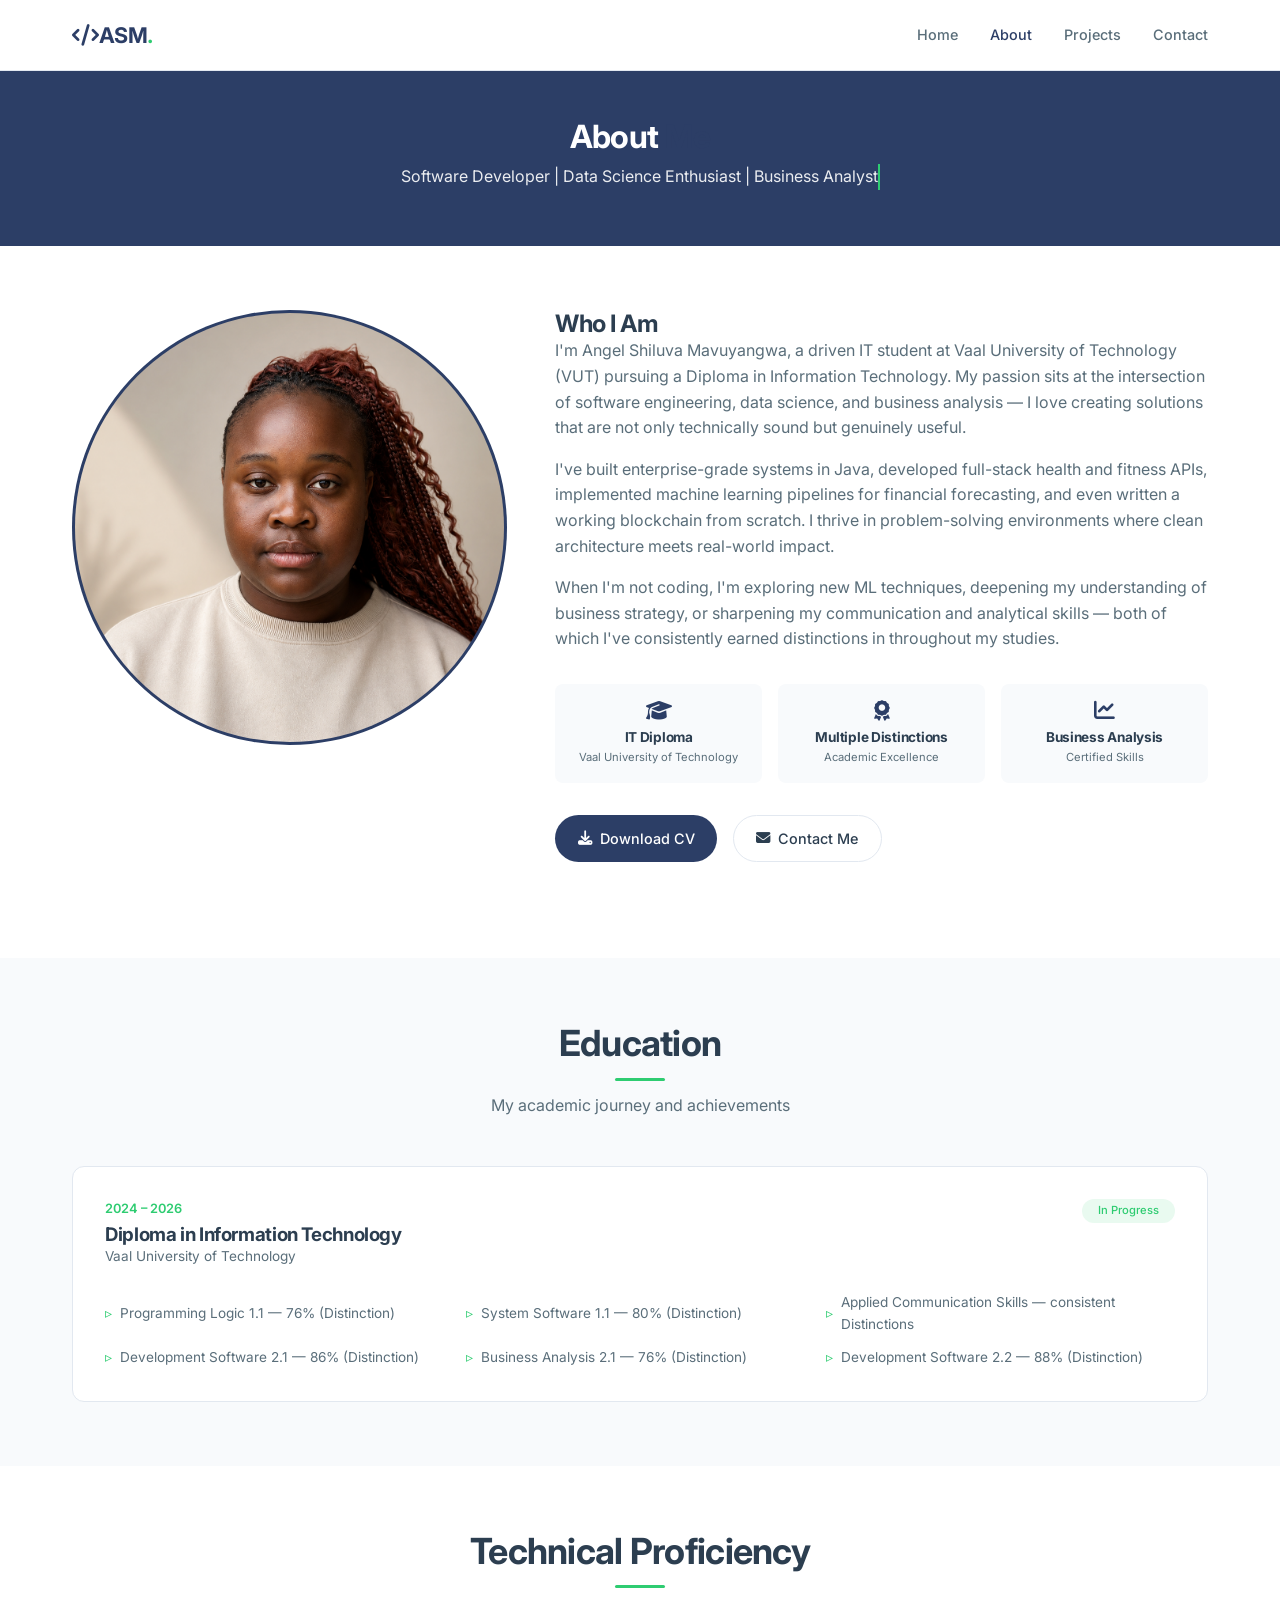
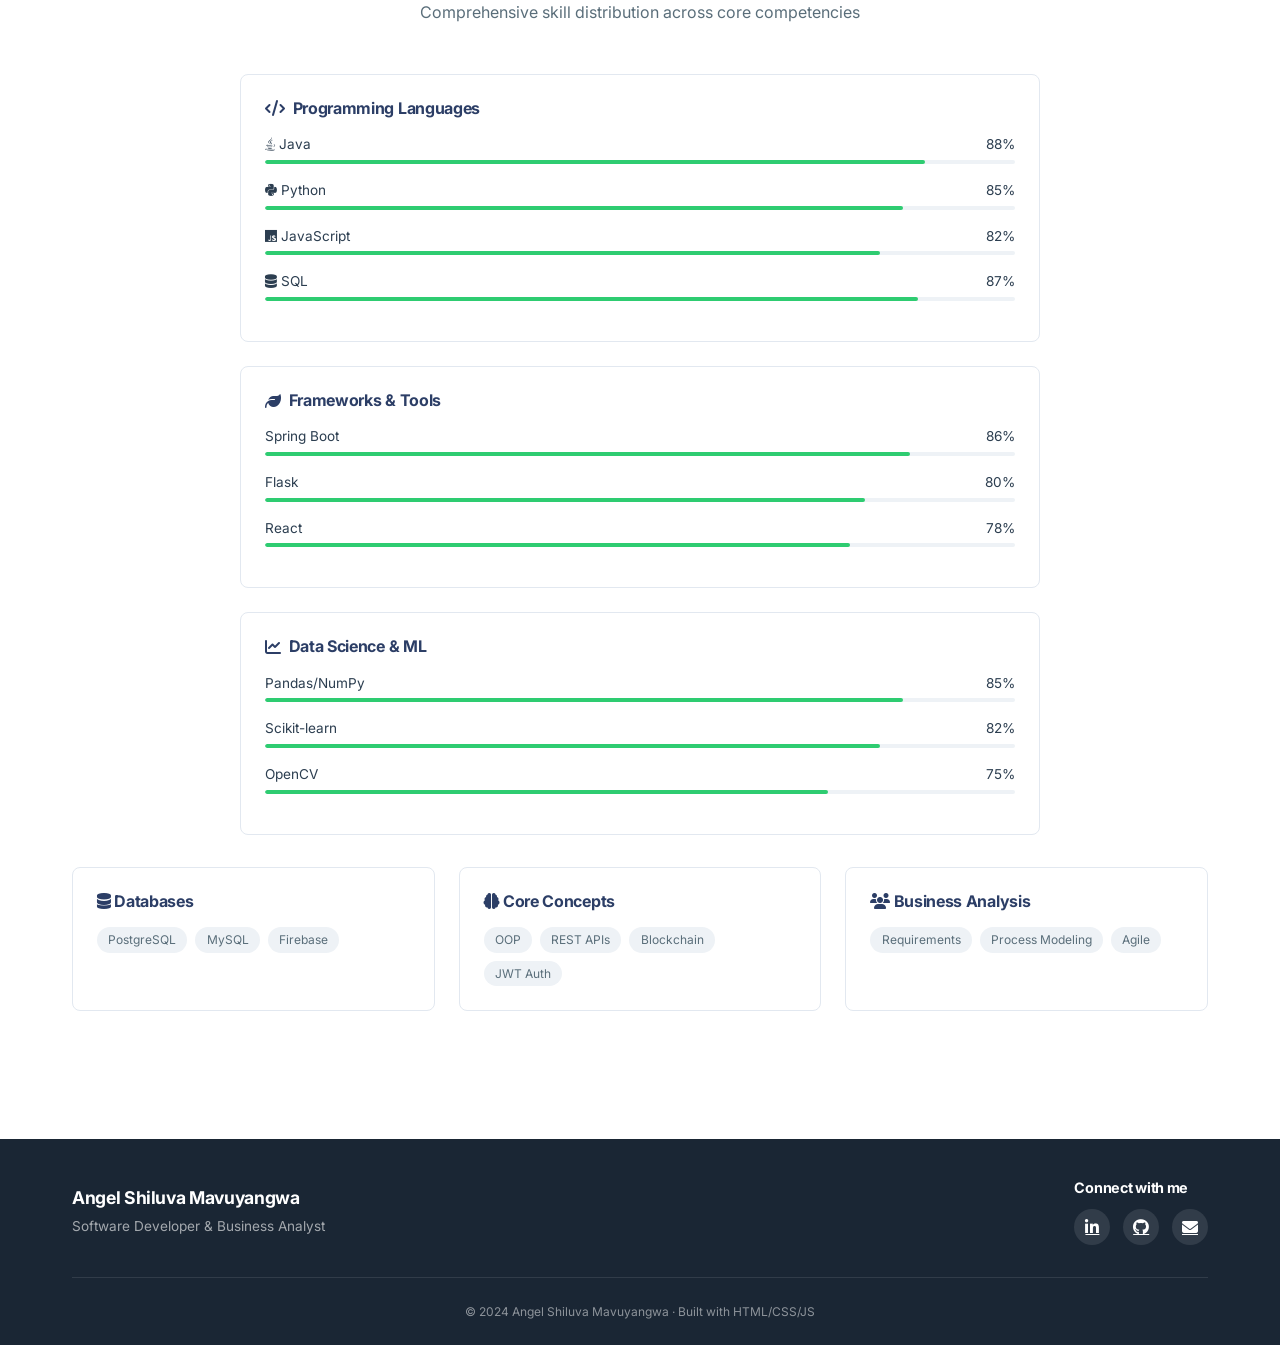
==== about.html @ 9b8389c6 "porfolio website" ====
<!DOCTYPE html>
<html lang="en">
<head>
    <meta charset="UTF-8">
    <meta name="viewport" content="width=device-width, initial-scale=1.0, user-scalable=yes">
    <title>About | Angel Shiluva Mavuyangwa | Software Developer & Business Analyst</title>
    <meta name="description" content="Learn about Angel Shiluva Mavuyangwa, a Software Developer and Business Analyst with expertise in Java, Spring Boot, React, Data Science, and ML pipelines.">
    <link rel="stylesheet" href="css/style.css">
    <link rel="stylesheet" href="https://cdnjs.cloudflare.com/ajax/libs/font-awesome/6.4.0/css/all.min.css">
    <link href="https://fonts.googleapis.com/css2?family=Inter:wght@300;400;500;600;700;800&display=swap" rel="stylesheet">
</head>
<body>
    <nav class="navbar">
        <div class="container">
            <a class="navbar-brand" href="index.html"><i class="fas fa-code"></i>ASM<span class="dot">.</span></a>
            <div class="navbar-links">
                <a class="nav-link" href="index.html">Home</a>
                <a class="nav-link active" href="about.html">About</a>
                <a class="nav-link" href="projects.html">Projects</a>
                <a class="nav-link" href="contact.html">Contact</a>
            </div>
            <button class="hamburger" id="hamburger" type="button"><span></span><span></span><span></span></button>
        </div>
    </nav>

    <section class="page-hero">
        <div class="container">
            <h1 class="hero-title">About <span class="gradient-text">Me</span></h1>
            <p class="hero-subtitle">Software Developer | Data Science Enthusiast | Business Analyst</p>
        </div>
    </section>

    <section class="section">
        <div class="container">
            <div class="about-content">
                <div class="about-image">
                    <div class="profile-img-container">
                        <div class="profile-img"><img src="images/profile.png" alt="Angel Shiluva Mavuyangwa"></div>
                    </div>
                </div>
                <div class="about-text">
                    <h2>Who I Am</h2>
                    <p>I'm Angel Shiluva Mavuyangwa, a driven IT student at Vaal University of Technology (VUT) pursuing a Diploma in Information Technology. My passion sits at the intersection of software engineering, data science, and business analysis — I love creating solutions that are not only technically sound but genuinely useful.</p>
                    <p>I've built enterprise-grade systems in Java, developed full-stack health and fitness APIs, implemented machine learning pipelines for financial forecasting, and even written a working blockchain from scratch. I thrive in problem-solving environments where clean architecture meets real-world impact.</p>
                    <p>When I'm not coding, I'm exploring new ML techniques, deepening my understanding of business strategy, or sharpening my communication and analytical skills — both of which I've consistently earned distinctions in throughout my studies.</p>
                    
                    <div class="resume-highlights">
                        <div class="highlight-card"><div class="highlight-icon"><i class="fas fa-graduation-cap"></i></div><h3>IT Diploma</h3><p>Vaal University of Technology</p></div>
                        <div class="highlight-card"><div class="highlight-icon"><i class="fas fa-award"></i></div><h3>Multiple Distinctions</h3><p>Academic Excellence</p></div>
                        <div class="highlight-card"><div class="highlight-icon"><i class="fas fa-chart-line"></i></div><h3>Business Analysis</h3><p>Certified Skills</p></div>
                    </div>
                    
                    <div class="hero-buttons">
                        <a href="#" class="btn btn-primary download-cv-btn"><i class="fas fa-download"></i>Download CV</a>
                        <a href="contact.html" class="btn btn-outline"><i class="fas fa-envelope"></i>Contact Me</a>
                    </div>
                </div>
            </div>
        </div>
    </section>

    <section class="education-section">
        <div class="container">
            <div class="section-header">
                <h2>Education</h2>
                <p>My academic journey and achievements</p>
            </div>
            <div class="education-card">
                <div class="edu-header">
                    <div><p class="edu-year">2024 – 2026</p><h3>Diploma in Information Technology</h3><p class="edu-institution">Vaal University of Technology</p></div>
                    <span class="edu-status">In Progress</span>
                </div>
                <div class="edu-highlights">
                    <div class="highlight-item"><span class="highlight-bullet">▹</span><span>Programming Logic 1.1 — 76% (Distinction)</span></div>
                    <div class="highlight-item"><span class="highlight-bullet">▹</span><span>System Software 1.1 — 80% (Distinction)</span></div>
                    <div class="highlight-item"><span class="highlight-bullet">▹</span><span>Applied Communication Skills — consistent Distinctions</span></div>
                    <div class="highlight-item"><span class="highlight-bullet">▹</span><span>Development Software 2.1 — 86% (Distinction)</span></div>
                    <div class="highlight-item"><span class="highlight-bullet">▹</span><span>Business Analysis 2.1 — 76% (Distinction)</span></div>
                    <div class="highlight-item"><span class="highlight-bullet">▹</span><span>Development Software 2.2 — 88% (Distinction)</span></div>
                </div>
            </div>
        </div>
    </section>

    <section class="skills-detailed">
        <div class="container">
            <div class="section-header">
                <h2>Technical Proficiency</h2>
                <p>Comprehensive skill distribution across core competencies</p>
            </div>
            <div class="skills-dashboard">
                <div class="skills-bars-container">
                    <div class="skill-group"><h4><i class="fas fa-code"></i> Programming Languages</h4>
                        <div class="skill-bar-item"><div class="skill-info"><span><i class="fab fa-java"></i> Java</span><span>88%</span></div><div class="progress-bar"><div class="progress-fill" data-width="88%"></div></div></div>
                        <div class="skill-bar-item"><div class="skill-info"><span><i class="fab fa-python"></i> Python</span><span>85%</span></div><div class="progress-bar"><div class="progress-fill" data-width="85%"></div></div></div>
                        <div class="skill-bar-item"><div class="skill-info"><span><i class="fab fa-js"></i> JavaScript</span><span>82%</span></div><div class="progress-bar"><div class="progress-fill" data-width="82%"></div></div></div>
                        <div class="skill-bar-item"><div class="skill-info"><span><i class="fas fa-database"></i> SQL</span><span>87%</span></div><div class="progress-bar"><div class="progress-fill" data-width="87%"></div></div></div>
                    </div>
                    <div class="skill-group"><h4><i class="fas fa-leaf"></i> Frameworks & Tools</h4>
                        <div class="skill-bar-item"><div class="skill-info"><span>Spring Boot</span><span>86%</span></div><div class="progress-bar"><div class="progress-fill" data-width="86%"></div></div></div>
                        <div class="skill-bar-item"><div class="skill-info"><span>Flask</span><span>80%</span></div><div class="progress-bar"><div class="progress-fill" data-width="80%"></div></div></div>
                        <div class="skill-bar-item"><div class="skill-info"><span>React</span><span>78%</span></div><div class="progress-bar"><div class="progress-fill" data-width="78%"></div></div></div>
                    </div>
                    <div class="skill-group"><h4><i class="fas fa-chart-line"></i> Data Science & ML</h4>
                        <div class="skill-bar-item"><div class="skill-info"><span>Pandas/NumPy</span><span>85%</span></div><div class="progress-bar"><div class="progress-fill" data-width="85%"></div></div></div>
                        <div class="skill-bar-item"><div class="skill-info"><span>Scikit-learn</span><span>82%</span></div><div class="progress-bar"><div class="progress-fill" data-width="82%"></div></div></div>
                        <div class="skill-bar-item"><div class="skill-info"><span>OpenCV</span><span>75%</span></div><div class="progress-bar"><div class="progress-fill" data-width="75%"></div></div></div>
                    </div>
                </div>
            </div>
            <div class="skill-categories">
                <div class="category-card"><h4><i class="fas fa-database"></i> Databases</h4><div class="category-tags"><span>PostgreSQL</span><span>MySQL</span><span>Firebase</span></div></div>
                <div class="category-card"><h4><i class="fas fa-brain"></i> Core Concepts</h4><div class="category-tags"><span>OOP</span><span>REST APIs</span><span>Blockchain</span><span>JWT Auth</span></div></div>
                <div class="category-card"><h4><i class="fas fa-users"></i> Business Analysis</h4><div class="category-tags"><span>Requirements</span><span>Process Modeling</span><span>Agile</span></div></div>
            </div>
        </div>
    </section>

    <!-- CV Selection Modal -->
    <div id="cvModal" class="cv-modal">
        <div class="cv-modal-content">
            <div class="cv-modal-header">
                <h3><i class="fas fa-download"></i> Select Your CV</h3>
                <button class="cv-modal-close" id="closeModalBtn">&times;</button>
            </div>
            <div class="cv-modal-body">
                <p>Choose the CV that matches the role you're interested in:</p>
                <div class="cv-options">
                    <button class="cv-option-btn" data-cv="business-analyst">
                        <i class="fas fa-chart-line"></i>
                        <div class="cv-option-content">
                            <h4>Business Analyst CV</h4>
                            <p>Requirements gathering, process modeling, stakeholder management, Agile methodologies</p>
                            <span class="cv-badge">📋 Recommended for BA roles</span>
                        </div>
                        <i class="fas fa-chevron-right"></i>
                    </button>
                    <button class="cv-option-btn" data-cv="software-dev">
                        <i class="fas fa-code"></i>
                        <div class="cv-option-content">
                            <h4>Software Developer CV</h4>
                            <p>Java, Spring Boot, React, REST APIs, Full-stack development, OOP</p>
                            <span class="cv-badge">💻 Recommended for Dev roles</span>
                        </div>
                        <i class="fas fa-chevron-right"></i>
                    </button>
                    <button class="cv-option-btn" data-cv="data-science">
                        <i class="fas fa-robot"></i>
                        <div class="cv-option-content">
                            <h4>Data Science CV</h4>
                            <p>Python, Machine Learning, Pandas, Scikit-learn, Data visualization, Analytics</p>
                            <span class="cv-badge">📊 Recommended for DS roles</span>
                        </div>
                        <i class="fas fa-chevron-right"></i>
                    </button>
                </div>
            </div>
        </div>
    </div>

    <footer>
        <div class="container">
            <div class="footer-content">
                <div class="footer-info"><h3>Angel Shiluva Mavuyangwa</h3><p>Software Developer & Business Analyst</p></div>
                <div class="footer-social"><h3>Connect with me</h3><div class="social-icons">
                    <a href="#" class="social-icon"><i class="fab fa-linkedin-in"></i></a>
                    <a href="#" class="social-icon"><i class="fab fa-github"></i></a>
                    <a href="#" class="social-icon"><i class="fas fa-envelope"></i></a>
                </div></div>
            </div>
            <div class="footer-bottom"><p>&copy; 2024 Angel Shiluva Mavuyangwa · Built with HTML/CSS/JS</p></div>
        </div>
    </footer>

    <script src="js/script.js"></script>
</body>
</html>
---- css/style.css ----
/* ========================================
   CSS VARIABLES - CLEAN MODERN PROFESSIONAL
   Slate Blue + Emerald Green
   ======================================== */
:root {
    /* Primary - Slate Blue (Trustworthy, Calm, Professional) */
    --primary: #2c3e66;
    --primary-dark: #1e2a4a;
    --primary-light: #4a6a8a;
    --primary-glow: rgba(44, 62, 102, 0.1);
    
    /* Secondary - Emerald Green (Growth, Fresh, Success) */
    --secondary: #2ecc71;
    --secondary-dark: #27ae60;
    --secondary-light: #54d98c;
    --secondary-glow: rgba(46, 204, 113, 0.15);
    
    /* Accent - Soft Blue */
    --accent: #3498db;
    --accent-dark: #2980b9;
    --accent-light: #5dade2;
    
    /* Gradients - Clean & Modern */
    --gradient-primary: linear-gradient(135deg, #2c3e66, #34495e);
    --gradient-secondary: linear-gradient(135deg, #2ecc71, #27ae60);
    --gradient-accent: linear-gradient(135deg, #3498db, #2980b9);
    
    /* Text Colors */
    --text-primary: #2c3e50;
    --text-secondary: #5a6e7a;
    --text-muted: #8a9aaa;
    --text-light: #ffffff;
    
    /* Background Colors */
    --bg-primary: #ffffff;
    --bg-secondary: #f8fafc;
    --bg-tertiary: #eef2f6;
    --card-bg: #ffffff;
    --card-bg-rgb: 255, 255, 255;
    --footer-bg: #1a2634;
    --border-color: #e2e8f0;
    --border-light: #eef2f6;
    
    /* Shadows */
    --shadow-sm: 0 1px 2px rgba(0, 0, 0, 0.03);
    --shadow-md: 0 4px 6px rgba(0, 0, 0, 0.05);
    --shadow-lg: 0 10px 20px rgba(0, 0, 0, 0.08);
    --shadow-xl: 0 20px 30px rgba(0, 0, 0, 0.1);
    --shadow-primary: 0 10px 25px rgba(44, 62, 102, 0.12);
    --shadow-secondary: 0 10px 25px rgba(46, 204, 113, 0.15);
    
    /* Border Radius */
    --radius-sm: 0.375rem;
    --radius: 0.5rem;
    --radius-lg: 0.75rem;
    --radius-xl: 1rem;
    --radius-2xl: 1.25rem;
    --radius-full: 9999px;
    
    --navbar-height: 70px;
}

/* Dark Mode - Sleek Dark Theme */
@media (prefers-color-scheme: dark) {
    :root {
        --primary: #4a7c9c;
        --primary-dark: #3a6080;
        --primary-light: #6a9cb8;
        
        --secondary: #2ecc71;
        --secondary-dark: #27ae60;
        --secondary-light: #54d98c;
        
        --text-primary: #f1f5f9;
        --text-secondary: #cbd5e1;
        --text-muted: #94a3b8;
        
        --bg-primary: #0f172a;
        --bg-secondary: #1e293b;
        --bg-tertiary: #334155;
        --card-bg: #1e293b;
        --card-bg-rgb: 30, 41, 59;
        --footer-bg: #0f172a;
        --border-color: #334155;
        --border-light: #1e293b;
    }
}

/* ========================================
   BASE STYLES
   ======================================== */
* {
    margin: 0;
    padding: 0;
    box-sizing: border-box;
}

html {
    scroll-behavior: smooth;
}

body {
    font-family: 'Inter', -apple-system, BlinkMacSystemFont, sans-serif;
    background-color: var(--bg-primary);
    color: var(--text-primary);
    line-height: 1.6;
    padding-top: var(--navbar-height);
}

.container {
    max-width: 1200px;
    margin: 0 auto;
    padding: 0 2rem;
}

/* ========================================
   TYPOGRAPHY
   ======================================== */
h1, h2, h3, h4 {
    font-weight: 700;
    line-height: 1.2;
    letter-spacing: -0.02em;
}

.gradient-text {
    color: var(--primary);
}

.section-header {
    text-align: center;
    margin-bottom: 3rem;
}

.section-header h2 {
    font-size: 2.25rem;
    margin-bottom: 0.75rem;
    color: var(--text-primary);
}

.section-header h2::after {
    content: '';
    display: block;
    width: 50px;
    height: 3px;
    background: var(--secondary);
    margin: 0.75rem auto 0;
    border-radius: var(--radius-full);
}

.section-header p {
    color: var(--text-secondary);
    max-width: 600px;
    margin: 0 auto;
    font-size: 1rem;
}

/* ========================================
   NAVBAR - MINIMAL
   ======================================== */
.navbar {
    position: fixed;
    top: 0;
    left: 0;
    right: 0;
    background: rgba(var(--card-bg-rgb), 0.98);
    backdrop-filter: blur(10px);
    border-bottom: 1px solid var(--border-color);
    z-index: 1000;
    min-height: var(--navbar-height);
}

.navbar .container {
    display: flex;
    justify-content: space-between;
    align-items: center;
    min-height: var(--navbar-height);
}

.navbar-brand {
    font-size: 1.35rem;
    font-weight: 700;
    color: var(--primary);
    text-decoration: none;
    letter-spacing: -0.02em;
}

.navbar-brand .dot {
    color: var(--secondary);
}

.navbar-links {
    display: flex;
    gap: 2rem;
}

.nav-link {
    color: var(--text-secondary);
    text-decoration: none;
    font-weight: 500;
    font-size: 0.9rem;
    transition: color 0.2s ease;
}

.nav-link:hover,
.nav-link.active {
    color: var(--primary);
}

.hamburger {
    display: none;
    flex-direction: column;
    background: transparent;
    border: none;
    cursor: pointer;
    padding: 0.5rem;
}

.hamburger span {
    width: 22px;
    height: 2px;
    background: var(--text-primary);
    margin: 2.5px 0;
    transition: 0.2s;
    border-radius: 2px;
}

/* ========================================
   BUTTONS - CLEAN
   ======================================== */
.btn {
    display: inline-flex;
    align-items: center;
    gap: 0.5rem;
    padding: 0.7rem 1.4rem;
    border-radius: var(--radius-full);
    font-weight: 500;
    font-size: 0.9rem;
    text-decoration: none;
    transition: all 0.2s ease;
    cursor: pointer;
    border: none;
}

.btn-primary {
    background: var(--primary);
    color: white;
}

.btn-primary:hover {
    background: var(--primary-dark);
    transform: translateY(-1px);
}

.btn-outline {
    border: 1px solid var(--border-color);
    color: var(--text-primary);
    background: transparent;
}

.btn-outline:hover {
    border-color: var(--primary);
    color: var(--primary);
}

.btn-ghost {
    color: var(--text-secondary);
    background: transparent;
}

.btn-ghost:hover {
    color: var(--primary);
}

/* ========================================
   HERO SECTION - CLEAN
   ======================================== */
.hero-section {
    padding: 5rem 0;
}

.hero-content {
    display: grid;
    grid-template-columns: 1fr 1fr;
    gap: 4rem;
    align-items: center;
}

.availability-badge {
    display: inline-flex;
    align-items: center;
    gap: 0.5rem;
    background: var(--bg-secondary);
    padding: 0.4rem 1rem;
    border-radius: var(--radius-full);
    font-size: 0.8rem;
    color: var(--secondary);
    margin-bottom: 1.5rem;
    width: fit-content;
}

.status-dot {
    width: 8px;
    height: 8px;
    background: var(--secondary);
    border-radius: 50%;
    animation: pulse 2s infinite;
}

@keyframes pulse {
    0%, 100% { opacity: 1; }
    50% { opacity: 0.5; }
}

.hero-title {
    font-size: 3rem;
    margin-bottom: 1rem;
    color: var(--text-primary);
    line-height: 1.2;
}

.typewriter-container {
    height: 55px;
    margin-bottom: 1.5rem;
}

.hero-subtitle {
    font-size: 1.35rem;
    color: var(--text-secondary);
    border-right: 2px solid var(--secondary);
    display: inline-block;
    white-space: nowrap;
    overflow: hidden;
    animation: blink 0.75s step-end infinite;
}

@keyframes blink {
    from, to { border-color: transparent; }
    50% { border-color: var(--secondary); }
}

.hero-description {
    color: var(--text-secondary);
    margin-bottom: 2rem;
    font-size: 1rem;
    max-width: 500px;
    line-height: 1.6;
}

.hero-buttons {
    display: flex;
    gap: 1rem;
    margin-bottom: 2rem;
    flex-wrap: wrap;
}

.hero-stats {
    display: flex;
    gap: 2.5rem;
}

.stat {
    text-align: center;
}

.stat-number {
    display: block;
    font-size: 1.5rem;
    font-weight: 700;
    color: var(--primary);
}

.stat-label {
    font-size: 0.7rem;
    color: var(--text-muted);
    text-transform: uppercase;
    letter-spacing: 0.5px;
}

/* Profile Image */
.profile-img-container {
    position: relative;
}

.profile-img {
    width: 100%;
    aspect-ratio: 1;
    border-radius: 50%;
    overflow: hidden;
    background: var(--primary);
    padding: 3px;
}

.profile-img img {
    width: 100%;
    height: 100%;
    object-fit: cover;
    border-radius: 50%;
}

.floating-elements {
    position: absolute;
    inset: 0;
    pointer-events: none;
}

.floating-element {
    position: absolute;
    width: 42px;
    height: 42px;
    background: var(--card-bg);
    border-radius: 50%;
    display: flex;
    align-items: center;
    justify-content: center;
    font-size: 1.2rem;
    box-shadow: var(--shadow-md);
    border: 1px solid var(--border-color);
    animation: float 4s ease-in-out infinite;
}

.floating-element .fa-java { color: #e76f00; }
.floating-element .fa-python { color: #3776ab; }
.floating-element .fa-react { color: #61dafb; }
.floating-element .fa-database { color: #2ecc71; }
.floating-element .fa-chart-line { color: #3498db; }
.floating-element .fa-js { color: #f1c40f; }

@keyframes float {
    0%, 100% { transform: translateY(0); }
    50% { transform: translateY(-8px); }
}

.element-1 { top: -15px; right: -15px; animation-delay: 0s; }
.element-2 { bottom: 15px; left: -15px; animation-delay: 0.5s; }
.element-3 { top: 35%; right: -25px; animation-delay: 1s; }
.element-4 { bottom: 35%; left: -25px; animation-delay: 1.5s; }
.element-5 { top: 70%; right: -15px; animation-delay: 2s; }
.element-6 { top: 15%; left: -15px; animation-delay: 2.5s; }

/* ========================================
   SKILLS PREVIEW - CLEAN
   ======================================== */
.skills-preview {
    padding: 4rem 0;
    background: var(--bg-secondary);
}

.skills-grid {
    display: grid;
    grid-template-columns: repeat(auto-fit, minmax(280px, 1fr));
    gap: 1.5rem;
}

.skill-preview {
    background: var(--card-bg);
    padding: 1.5rem;
    border-radius: var(--radius-lg);
    text-align: center;
    transition: all 0.2s ease;
    border: 1px solid var(--border-color);
}

.skill-preview:hover {
    transform: translateY(-2px);
    box-shadow: var(--shadow-md);
    border-color: var(--primary-light);
}

.skill-preview i {
    font-size: 2rem;
    margin-bottom: 1rem;
}

.skill-preview .fa-java { color: #e76f00; }
.skill-preview .fa-python { color: #3776ab; }
.skill-preview .fa-react { color: #61dafb; }
.skill-preview .fa-database { color: #2ecc71; }
.skill-preview .fa-chart-line { color: #3498db; }
.skill-preview .fa-cloud { color: #3498db; }

.skill-preview h3 {
    font-size: 1.1rem;
    margin-bottom: 0.5rem;
}

.skill-preview p {
    color: var(--text-secondary);
    font-size: 0.85rem;
    margin-bottom: 1rem;
}

.skill-tag {
    background: var(--bg-tertiary);
    padding: 0.2rem 0.7rem;
    border-radius: var(--radius-full);
    font-size: 0.7rem;
    font-weight: 500;
    color: var(--primary);
}

/* ========================================
   FEATURED PROJECTS
   ======================================== */
.featured-projects {
    padding: 4rem 0;
}

.featured-grid {
    display: grid;
    grid-template-columns: repeat(auto-fit, minmax(320px, 1fr));
    gap: 2rem;
}

.featured-card {
    background: var(--card-bg);
    padding: 1.8rem;
    border-radius: var(--radius-lg);
    border: 1px solid var(--border-color);
    transition: all 0.2s ease;
}

.featured-card:hover {
    transform: translateY(-2px);
    box-shadow: var(--shadow-md);
    border-color: var(--primary-light);
}

.featured-icon {
    font-size: 2.5rem;
    margin-bottom: 1rem;
}

.featured-card h3 {
    font-size: 1.2rem;
    margin-bottom: 0.75rem;
}

.featured-card p {
    color: var(--text-secondary);
    margin-bottom: 1rem;
    font-size: 0.9rem;
    line-height: 1.5;
}

.tech-tags {
    display: flex;
    flex-wrap: wrap;
    gap: 0.5rem;
    margin-bottom: 1rem;
}

.tech-tags span {
    background: var(--bg-tertiary);
    padding: 0.2rem 0.7rem;
    border-radius: var(--radius-full);
    font-size: 0.7rem;
    color: var(--text-secondary);
}

.featured-link {
    color: var(--primary);
    text-decoration: none;
    font-weight: 500;
    font-size: 0.85rem;
    display: inline-flex;
    align-items: center;
    gap: 0.25rem;
}

.featured-link:hover {
    gap: 0.5rem;
    color: var(--secondary);
}

/* ========================================
   PAGE HERO
   ======================================== */
.page-hero {
    background: var(--primary);
    padding: 3rem 0;
    text-align: center;
    color: white;
}

.page-hero .hero-title {
    color: white;
    margin-bottom: 0.5rem;
    font-size: 2rem;
}

.page-hero .hero-subtitle {
    color: rgba(255, 255, 255, 0.9);
    font-size: 1rem;
}

/* ========================================
   ABOUT PAGE
   ======================================== */
.about-content {
    display: grid;
    grid-template-columns: 1fr 1.5fr;
    gap: 3rem;
    padding: 4rem 0;
}

.about-text p {
    color: var(--text-secondary);
    margin-bottom: 1rem;
    line-height: 1.6;
}

.resume-highlights {
    display: grid;
    grid-template-columns: repeat(3, 1fr);
    gap: 1rem;
    margin: 2rem 0;
}

.highlight-card {
    background: var(--bg-secondary);
    padding: 1rem;
    border-radius: var(--radius);
    text-align: center;
}

.highlight-icon i {
    font-size: 1.3rem;
    color: var(--primary);
    margin-bottom: 0.5rem;
}

.highlight-card h3 {
    font-size: 0.85rem;
    margin-bottom: 0.25rem;
}

.highlight-card p {
    font-size: 0.7rem;
    margin: 0;
}

/* Education Section */
.education-section {
    padding: 4rem 0;
    background: var(--bg-secondary);
}

.education-card {
    background: var(--card-bg);
    border-radius: var(--radius-lg);
    padding: 2rem;
    border: 1px solid var(--border-color);
}

.edu-header {
    display: flex;
    justify-content: space-between;
    align-items: flex-start;
    margin-bottom: 1.5rem;
    flex-wrap: wrap;
    gap: 1rem;
}

.edu-year {
    color: var(--secondary);
    font-size: 0.8rem;
    font-weight: 600;
    margin-bottom: 0.25rem;
}

.edu-institution {
    color: var(--text-secondary);
    font-size: 0.85rem;
}

.edu-status {
    background: rgba(46, 204, 113, 0.1);
    padding: 0.2rem 1rem;
    border-radius: var(--radius-full);
    font-size: 0.7rem;
    font-weight: 500;
    color: var(--secondary);
}

.edu-highlights {
    display: grid;
    grid-template-columns: repeat(auto-fit, minmax(260px, 1fr));
    gap: 0.75rem;
}

.highlight-item {
    display: flex;
    align-items: center;
    gap: 0.5rem;
    font-size: 0.85rem;
    color: var(--text-secondary);
}

.highlight-bullet {
    color: var(--secondary);
}

/* Skills Detailed */
.skills-detailed {
    padding: 4rem 0;
}

.skills-dashboard {
    max-width: 800px;
    margin: 0 auto;
}

.skill-group {
    background: var(--card-bg);
    border-radius: var(--radius);
    padding: 1.5rem;
    margin-bottom: 1.5rem;
    border: 1px solid var(--border-color);
}

.skill-group h4 {
    margin-bottom: 1rem;
    display: flex;
    align-items: center;
    gap: 0.5rem;
    font-size: 1rem;
    color: var(--primary);
}

.skill-bar-item {
    margin-bottom: 1rem;
}

.skill-info {
    display: flex;
    justify-content: space-between;
    font-size: 0.85rem;
    margin-bottom: 0.25rem;
}

.progress-bar {
    background: var(--bg-tertiary);
    height: 4px;
    border-radius: var(--radius-full);
    overflow: hidden;
}

.progress-fill {
    width: 0;
    height: 100%;
    background: var(--secondary);
    border-radius: var(--radius-full);
    transition: width 1s ease;
}

.skill-categories {
    display: grid;
    grid-template-columns: repeat(auto-fit, minmax(260px, 1fr));
    gap: 1.5rem;
    margin-top: 2rem;
}

.category-card {
    background: var(--card-bg);
    padding: 1.5rem;
    border-radius: var(--radius);
    border: 1px solid var(--border-color);
}

.category-card h4 {
    margin-bottom: 1rem;
    font-size: 1rem;
    color: var(--primary);
}

.category-tags {
    display: flex;
    flex-wrap: wrap;
    gap: 0.5rem;
}

.category-tags span {
    background: var(--bg-tertiary);
    padding: 0.2rem 0.7rem;
    border-radius: var(--radius-full);
    font-size: 0.75rem;
    color: var(--text-secondary);
}

/* ========================================
   PROJECTS PAGE
   ======================================== */
.filter-buttons {
    display: flex;
    justify-content: center;
    gap: 0.75rem;
    margin-bottom: 2.5rem;
    flex-wrap: wrap;
}

.filter-btn {
    padding: 0.4rem 1.2rem;
    border-radius: var(--radius-full);
    border: 1px solid var(--border-color);
    background: transparent;
    color: var(--text-secondary);
    cursor: pointer;
    transition: all 0.2s ease;
    font-size: 0.85rem;
}

.filter-btn.active,
.filter-btn:hover {
    background: var(--primary);
    color: white;
    border-color: var(--primary);
}

.projects-grid {
    display: grid;
    gap: 1.5rem;
}

.project-card {
    display: grid;
    grid-template-columns: 70px 1fr;
    gap: 1.5rem;
    background: var(--card-bg);
    border-radius: var(--radius-lg);
    padding: 1.5rem;
    border: 1px solid var(--border-color);
    transition: all 0.2s ease;
}

.project-card:hover {
    transform: translateY(-2px);
    box-shadow: var(--shadow-md);
}

.project-icon {
    font-size: 2.5rem;
    text-align: center;
}

.project-tag {
    display: inline-block;
    padding: 0.2rem 0.7rem;
    border-radius: var(--radius-full);
    font-size: 0.65rem;
    font-weight: 600;
    margin-bottom: 0.75rem;
}

.project-tag.blockchain { background: rgba(44, 62, 102, 0.1); color: #2c3e66; }
.project-tag.fullstack { background: rgba(46, 204, 113, 0.1); color: #27ae60; }
.project-tag.ml { background: rgba(46, 204, 113, 0.1); color: #27ae60; }
.project-tag.cv { background: rgba(52, 152, 219, 0.1); color: #2980b9; }
.project-tag.desktop { background: rgba(127, 140, 141, 0.1); color: #7f8c8d; }

.project-card h3 {
    font-size: 1.1rem;
    margin-bottom: 0.5rem;
}

.project-card p {
    color: var(--text-secondary);
    margin-bottom: 1rem;
    font-size: 0.85rem;
    line-height: 1.5;
}

.tech-stack {
    display: flex;
    flex-wrap: wrap;
    gap: 0.5rem;
    margin-bottom: 1rem;
}

.tech-stack span {
    background: var(--bg-tertiary);
    padding: 0.2rem 0.7rem;
    border-radius: var(--radius-full);
    font-size: 0.7rem;
    color: var(--text-secondary);
}

.project-link {
    color: var(--primary);
    text-decoration: none;
    font-weight: 500;
    font-size: 0.85rem;
    display: inline-flex;
    align-items: center;
    gap: 0.5rem;
}

.project-link:hover {
    color: var(--secondary);
}

/* ========================================
   CONTACT PAGE
   ======================================== */
.contact-wrapper {
    display: grid;
    grid-template-columns: 1fr 1.2fr;
    gap: 3rem;
    padding: 4rem 0;
}

.contact-details {
    margin: 2rem 0;
}

.contact-item {
    display: flex;
    gap: 1rem;
    margin-bottom: 1.5rem;
}

.contact-icon {
    width: 44px;
    height: 44px;
    background: var(--bg-secondary);
    border-radius: 50%;
    display: flex;
    align-items: center;
    justify-content: center;
    font-size: 1.1rem;
    color: var(--primary);
}

.contact-item h3 {
    font-size: 0.9rem;
    margin-bottom: 0.25rem;
}

.contact-item p {
    color: var(--text-secondary);
    font-size: 0.85rem;
}

.availability-card {
    display: flex;
    align-items: center;
    gap: 1rem;
    background: var(--bg-secondary);
    padding: 1rem;
    border-radius: var(--radius);
    margin-top: 2rem;
}

.availability-card i {
    font-size: 1.3rem;
    color: var(--secondary);
}

.availability-card h4 {
    font-size: 0.85rem;
    margin-bottom: 0.25rem;
}

.availability-card p {
    font-size: 0.75rem;
    color: var(--text-secondary);
}

.contact-form-container {
    background: var(--card-bg);
    padding: 2rem;
    border-radius: var(--radius-lg);
    border: 1px solid var(--border-color);
}

.contact-form-container h3 {
    margin-bottom: 1.5rem;
    font-size: 1.2rem;
}

.form-group {
    margin-bottom: 1rem;
}

.form-group label {
    display: block;
    margin-bottom: 0.4rem;
    font-weight: 500;
    font-size: 0.85rem;
}

.form-group input,
.form-group select,
.form-group textarea {
    width: 100%;
    padding: 0.7rem;
    border: 1px solid var(--border-color);
    border-radius: var(--radius);
    background: var(--bg-secondary);
    color: var(--text-primary);
    font-size: 0.9rem;
}

.form-group input:focus,
.form-group select:focus,
.form-group textarea:focus {
    outline: none;
    border-color: var(--primary);
}

.form-message {
    margin-top: 1rem;
    padding: 0.7rem;
    border-radius: var(--radius);
    text-align: center;
    font-size: 0.85rem;
}

.form-message.success {
    background: rgba(46, 204, 113, 0.1);
    color: var(--secondary);
}

.form-message.error {
    background: rgba(231, 76, 60, 0.1);
    color: #e74c3c;
}

/* ========================================
   FOOTER
   ======================================== */
footer {
    background: var(--footer-bg);
    padding: 2.5rem 0 1.5rem;
    margin-top: 4rem;
}

.footer-content {
    display: flex;
    justify-content: space-between;
    align-items: center;
    flex-wrap: wrap;
    gap: 2rem;
    margin-bottom: 2rem;
}

.footer-info h3 {
    margin-bottom: 0.5rem;
    font-size: 1.1rem;
    color: white;
}

.footer-info p {
    color: rgba(255, 255, 255, 0.6);
    font-size: 0.85rem;
}

.footer-social h3 {
    margin-bottom: 0.8rem;
    font-size: 0.9rem;
    color: white;
}

.social-icons {
    display: flex;
    gap: 0.8rem;
}

.social-icon {
    width: 36px;
    height: 36px;
    background: rgba(255, 255, 255, 0.1);
    border-radius: 50%;
    display: flex;
    align-items: center;
    justify-content: center;
    color: white;
    transition: all 0.2s ease;
}

.social-icon:hover {
    background: var(--secondary);
    transform: translateY(-2px);
}

.footer-bottom {
    text-align: center;
    padding-top: 1.5rem;
    border-top: 1px solid rgba(255, 255, 255, 0.1);
    color: rgba(255, 255, 255, 0.5);
    font-size: 0.75rem;
}

/* ========================================
   RESPONSIVE
   ======================================== */
@media (max-width: 968px) {
    .hero-content,
    .about-content,
    .contact-wrapper {
        grid-template-columns: 1fr;
        gap: 2rem;
    }
    
    .hero-image {
        order: -1;
        max-width: 320px;
        margin: 0 auto;
    }
    
    .hero-title {
        font-size: 2.2rem;
    }
    
    .typewriter-container {
        height: 48px;
    }
    
    .hero-subtitle {
        font-size: 1.1rem;
    }
}

@media (max-width: 768px) {
    :root {
        --navbar-height: 60px;
    }
    
    .container {
        padding: 0 1.25rem;
    }
    
    .hamburger {
        display: flex;
    }
    
    .navbar-links {
        position: fixed;
        top: var(--navbar-height);
        left: -100%;
        width: 250px;
        height: calc(100vh - var(--navbar-height));
        background: var(--card-bg);
        flex-direction: column;
        padding: 1.5rem;
        transition: left 0.2s ease;
        border-right: 1px solid var(--border-color);
        gap: 1rem;
    }
    
    .navbar-links.active {
        left: 0;
    }
    
    .project-card {
        grid-template-columns: 1fr;
        text-align: center;
    }
    
    .project-icon {
        text-align: center;
    }
    
    .resume-highlights {
        grid-template-columns: 1fr;
    }
    
    .footer-content {
        flex-direction: column;
        text-align: center;
    }
    
    .social-icons {
        justify-content: center;
    }
    
    .section-header h2 {
        font-size: 1.8rem;
    }
}

@media (max-width: 480px) {
    .hero-buttons {
        flex-direction: column;
    }
    
    .btn {
        width: 100%;
        justify-content: center;
    }
    
    .hero-stats {
        justify-content: center;
    }
    
    .featured-grid {
        grid-template-columns: 1fr;
    }
    
    .floating-elements {
        display: none;
    }
}
/* ========================================
   CV MODAL STYLES
   ======================================== */
.cv-modal {
    display: none;
    position: fixed;
    top: 0;
    left: 0;
    width: 100%;
    height: 100%;
    background: rgba(0, 0, 0, 0.7);
    backdrop-filter: blur(4px);
    z-index: 10000;
    align-items: center;
    justify-content: center;
}

.cv-modal.show {
    display: flex;
    animation: modalFadeIn 0.3s ease;
}

@keyframes modalFadeIn {
    from { opacity: 0; }
    to { opacity: 1; }
}

.cv-modal-content {
    background: var(--card-bg);
    border-radius: var(--radius-xl);
    max-width: 600px;
    width: 90%;
    box-shadow: var(--shadow-xl);
    border: 1px solid var(--border-color);
    animation: modalSlideUp 0.3s ease;
}

@keyframes modalSlideUp {
    from {
        transform: translateY(50px);
        opacity: 0;
    }
    to {
        transform: translateY(0);
        opacity: 1;
    }
}

.cv-modal-header {
    display: flex;
    justify-content: space-between;
    align-items: center;
    padding: 1.5rem 1.5rem 0.75rem 1.5rem;
    border-bottom: 1px solid var(--border-color);
}

.cv-modal-header h3 {
    font-size: 1.3rem;
    font-weight: 600;
    color: var(--text-primary);
}

.cv-modal-header h3 i {
    color: var(--secondary);
    margin-right: 0.5rem;
}

.cv-modal-close {
    background: var(--bg-tertiary);
    border: none;
    font-size: 1.5rem;
    cursor: pointer;
    color: var(--text-secondary);
    width: 32px;
    height: 32px;
    border-radius: 50%;
    display: flex;
    align-items: center;
    justify-content: center;
    transition: all 0.2s ease;
}

.cv-modal-close:hover {
    background: #e74c3c;
    color: white;
}

.cv-modal-body {
    padding: 1.5rem;
}

.cv-modal-body > p {
    color: var(--text-secondary);
    margin-bottom: 1.5rem;
    font-size: 0.9rem;
}

.cv-options {
    display: flex;
    flex-direction: column;
    gap: 1rem;
}

.cv-option-btn {
    display: flex;
    align-items: center;
    gap: 1rem;
    padding: 1.25rem;
    background: var(--bg-secondary);
    border: 1px solid var(--border-color);
    border-radius: var(--radius-lg);
    cursor: pointer;
    transition: all 0.25s ease;
    text-align: left;
    width: 100%;
}

.cv-option-btn:hover {
    transform: translateX(5px);
    border-color: var(--primary);
    background: var(--card-bg);
    box-shadow: var(--shadow-md);
}

.cv-option-btn i:first-child {
    font-size: 2rem;
    flex-shrink: 0;
}

.cv-option-btn .fa-chart-line { color: #3498db; }
.cv-option-btn .fa-code { color: #2ecc71; }
.cv-option-btn .fa-robot { color: #9b59b6; }

.cv-option-content {
    flex: 1;
}

.cv-option-content h4 {
    font-size: 1rem;
    margin-bottom: 0.25rem;
    color: var(--text-primary);
}

.cv-option-content p {
    font-size: 0.8rem;
    color: var(--text-secondary);
    margin-bottom: 0.5rem;
    line-height: 1.4;
}

.cv-badge {
    display: inline-block;
    font-size: 0.7rem;
    padding: 0.2rem 0.6rem;
    background: rgba(46, 204, 113, 0.1);
    color: var(--secondary);
    border-radius: var(--radius-full);
}

.cv-option-btn i:last-child {
    color: var(--text-muted);
    font-size: 0.9rem;
    transition: transform 0.2s ease;
}

.cv-option-btn:hover i:last-child {
    transform: translateX(3px);
    color: var(--primary);
}

/* Download Notification */
.download-notification {
    position: fixed;
    bottom: 20px;
    right: 20px;
    background: var(--secondary);
    color: white;
    padding: 12px 20px;
    border-radius: 8px;
    display: flex;
    align-items: center;
    gap: 10px;
    z-index: 10001;
    animation: slideInRight 0.3s ease;
    font-size: 14px;
    font-weight: 500;
    box-shadow: 0 4px 12px rgba(0,0,0,0.15);
}

@keyframes slideInRight {
    from {
        transform: translateX(100%);
        opacity: 0;
    }
    to {
        transform: translateX(0);
        opacity: 1;
    }
}

@keyframes slideOutRight {
    from {
        transform: translateX(0);
        opacity: 1;
    }
    to {
        transform: translateX(100%);
        opacity: 0;
    }
}

/* Responsive Modal */
@media (max-width: 640px) {
    .cv-modal-content {
        width: 95%;
        margin: 1rem;
    }
    
    .cv-option-btn {
        padding: 1rem;
    }
    
    .cv-option-btn i:first-child {
        font-size: 1.5rem;
    }
    
    .cv-option-content h4 {
        font-size: 0.9rem;
    }
    
    .cv-option-content p {
        font-size: 0.7rem;
    }
}
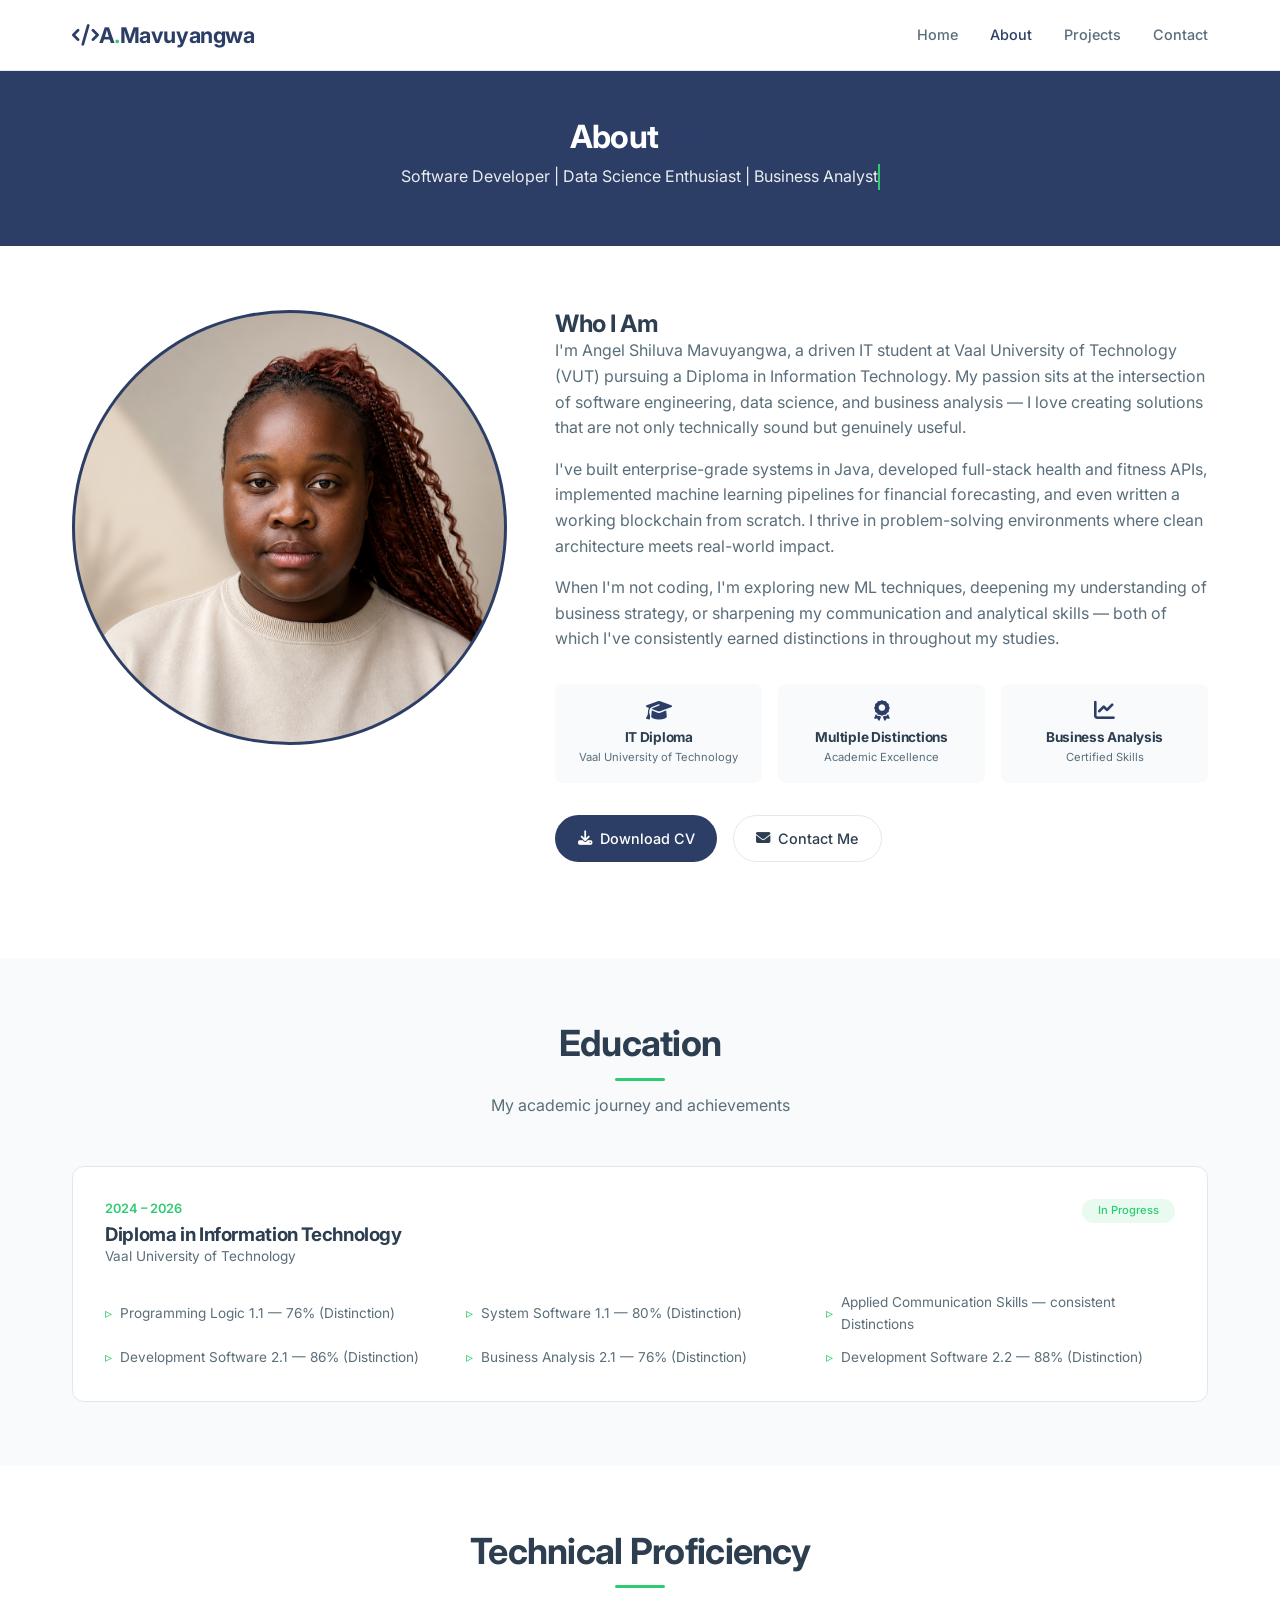
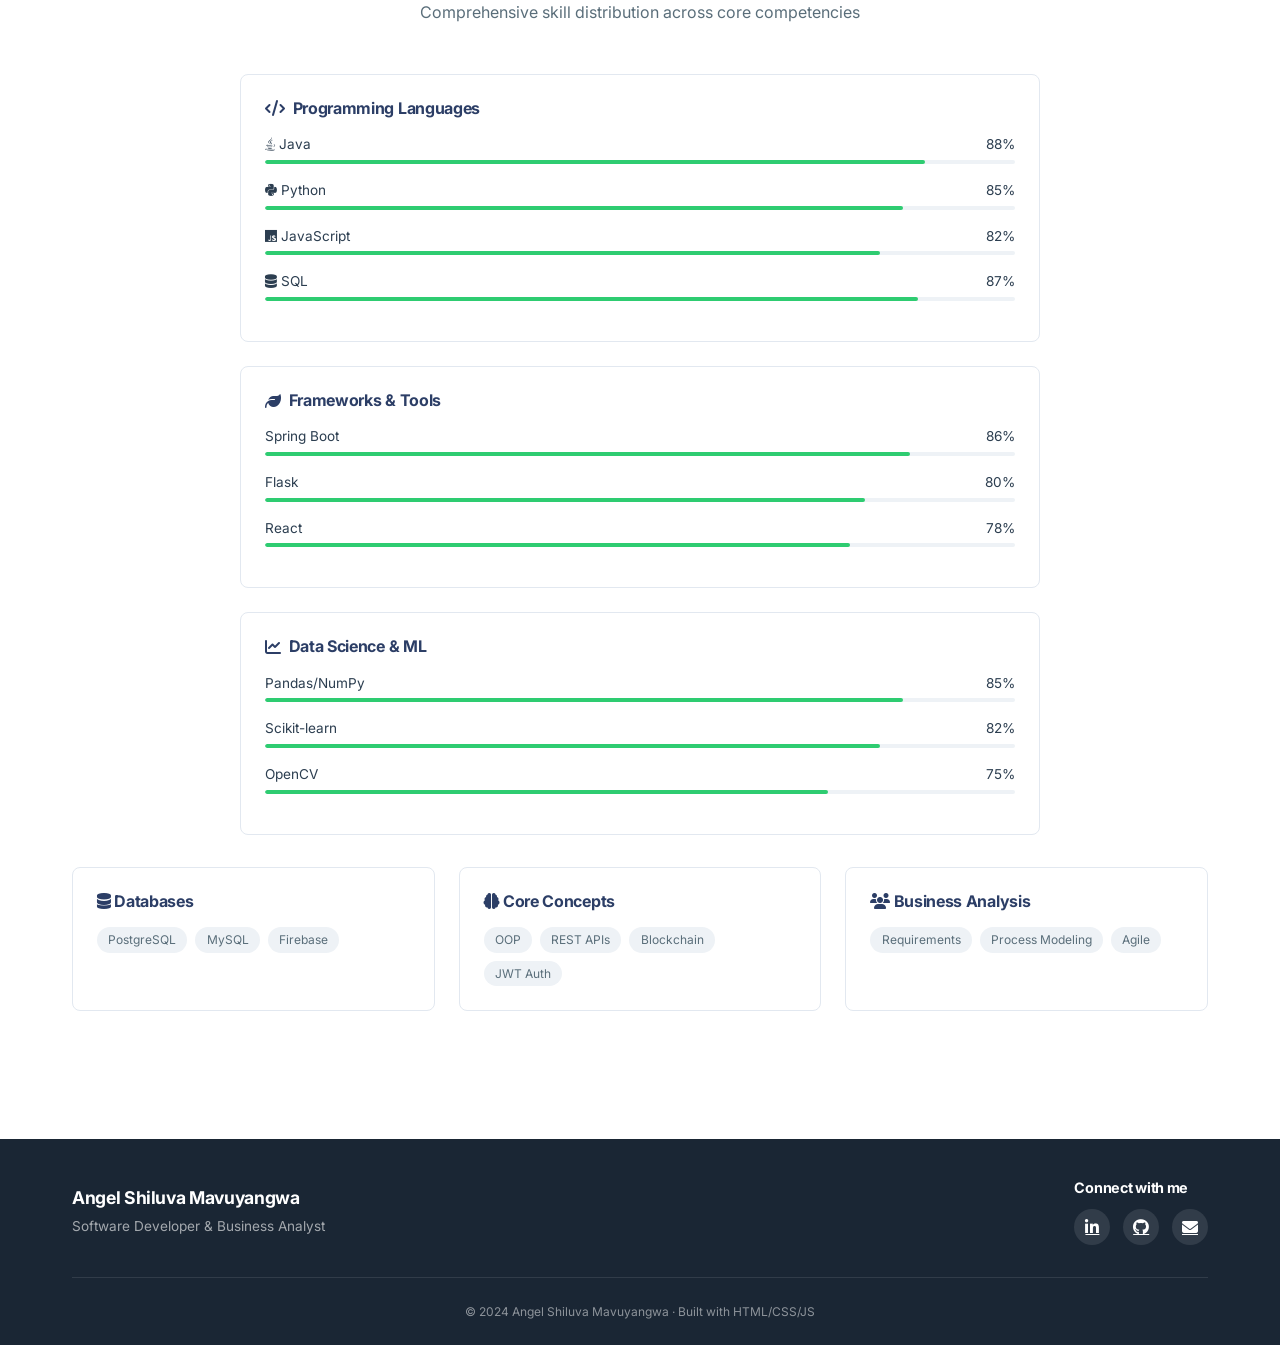
==== commit 9b9e41e0: "portfolio website" ====
--- a/about.html
+++ b/about.html
@@ -12,7 +12,7 @@
 <body>
     <nav class="navbar">
         <div class="container">
-            <a class="navbar-brand" href="index.html"><i class="fas fa-code"></i>ASM<span class="dot">.</span></a>
+            <a class="navbar-brand" href="index.html"><i class="fas fa-code"></i>A<span class="dot">.</span>Mavuyangwa</a>
             <div class="navbar-links">
                 <a class="nav-link" href="index.html">Home</a>
                 <a class="nav-link active" href="about.html">About</a>
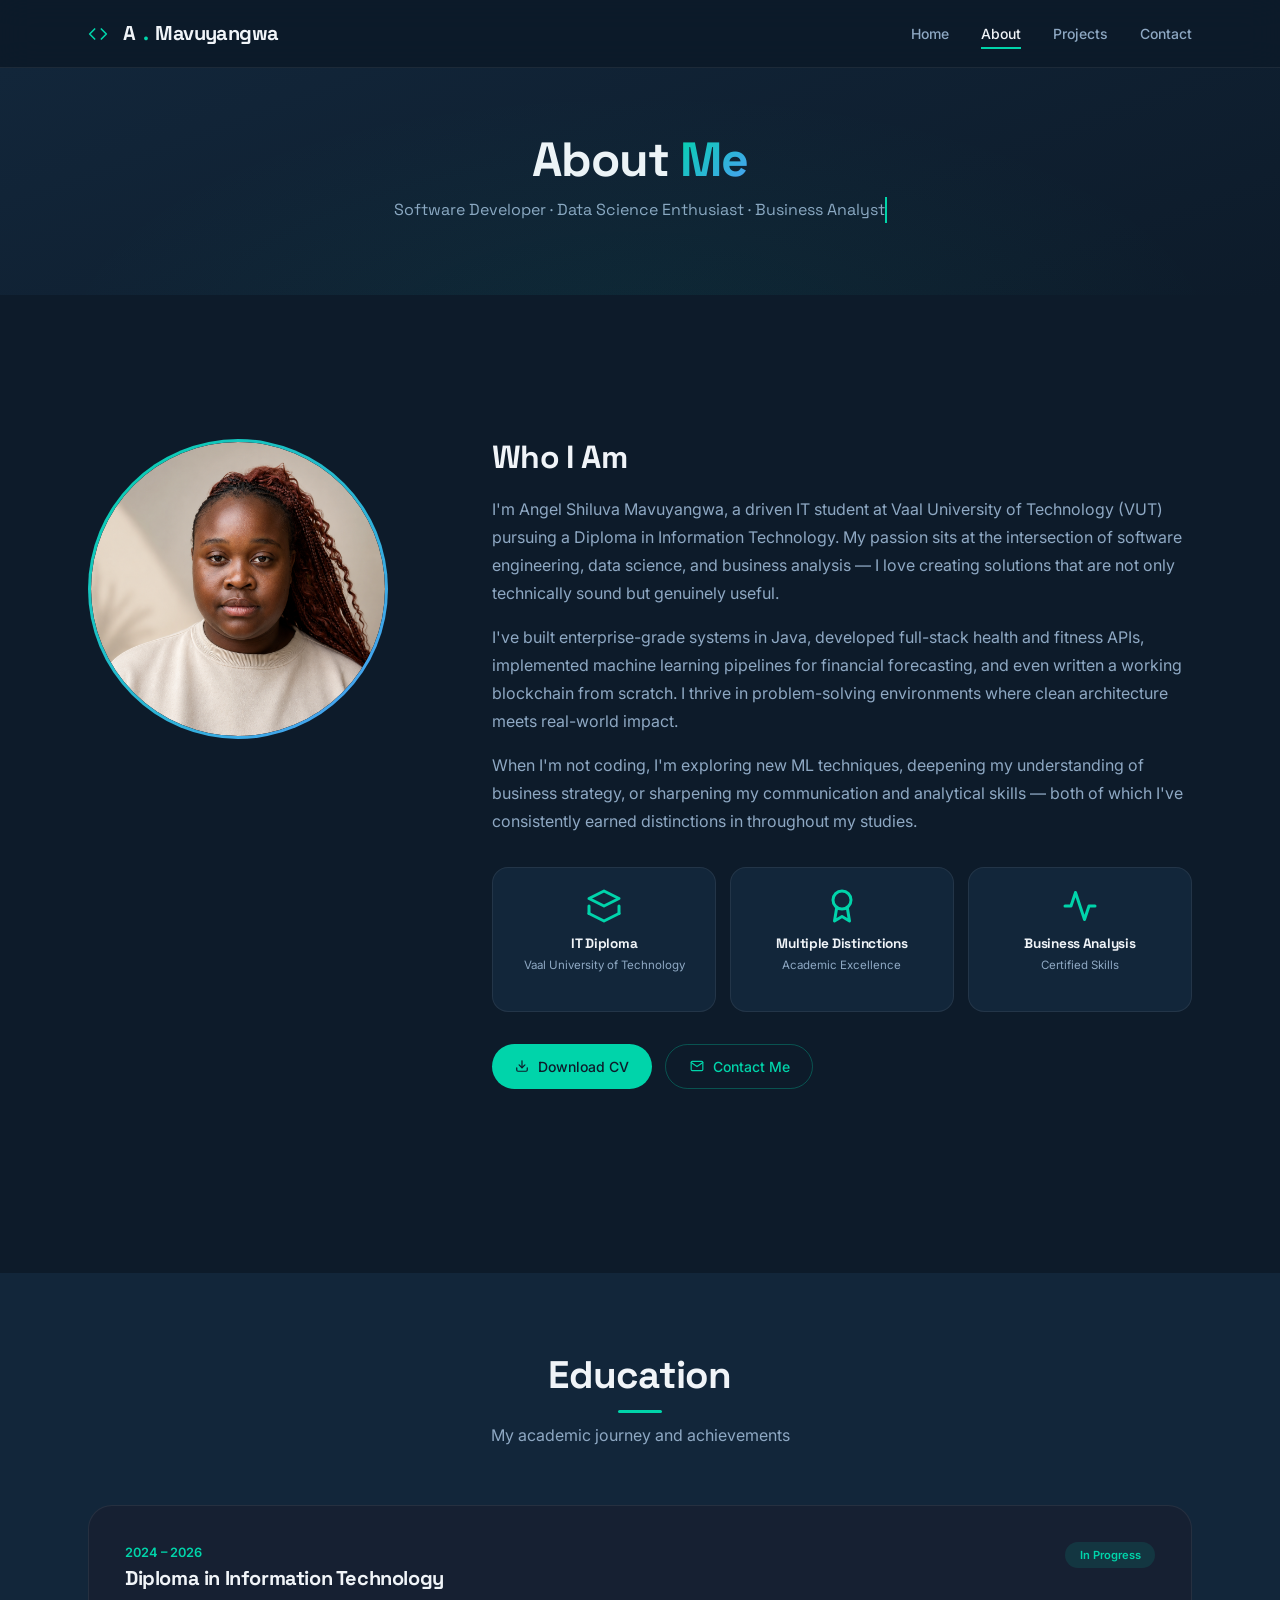
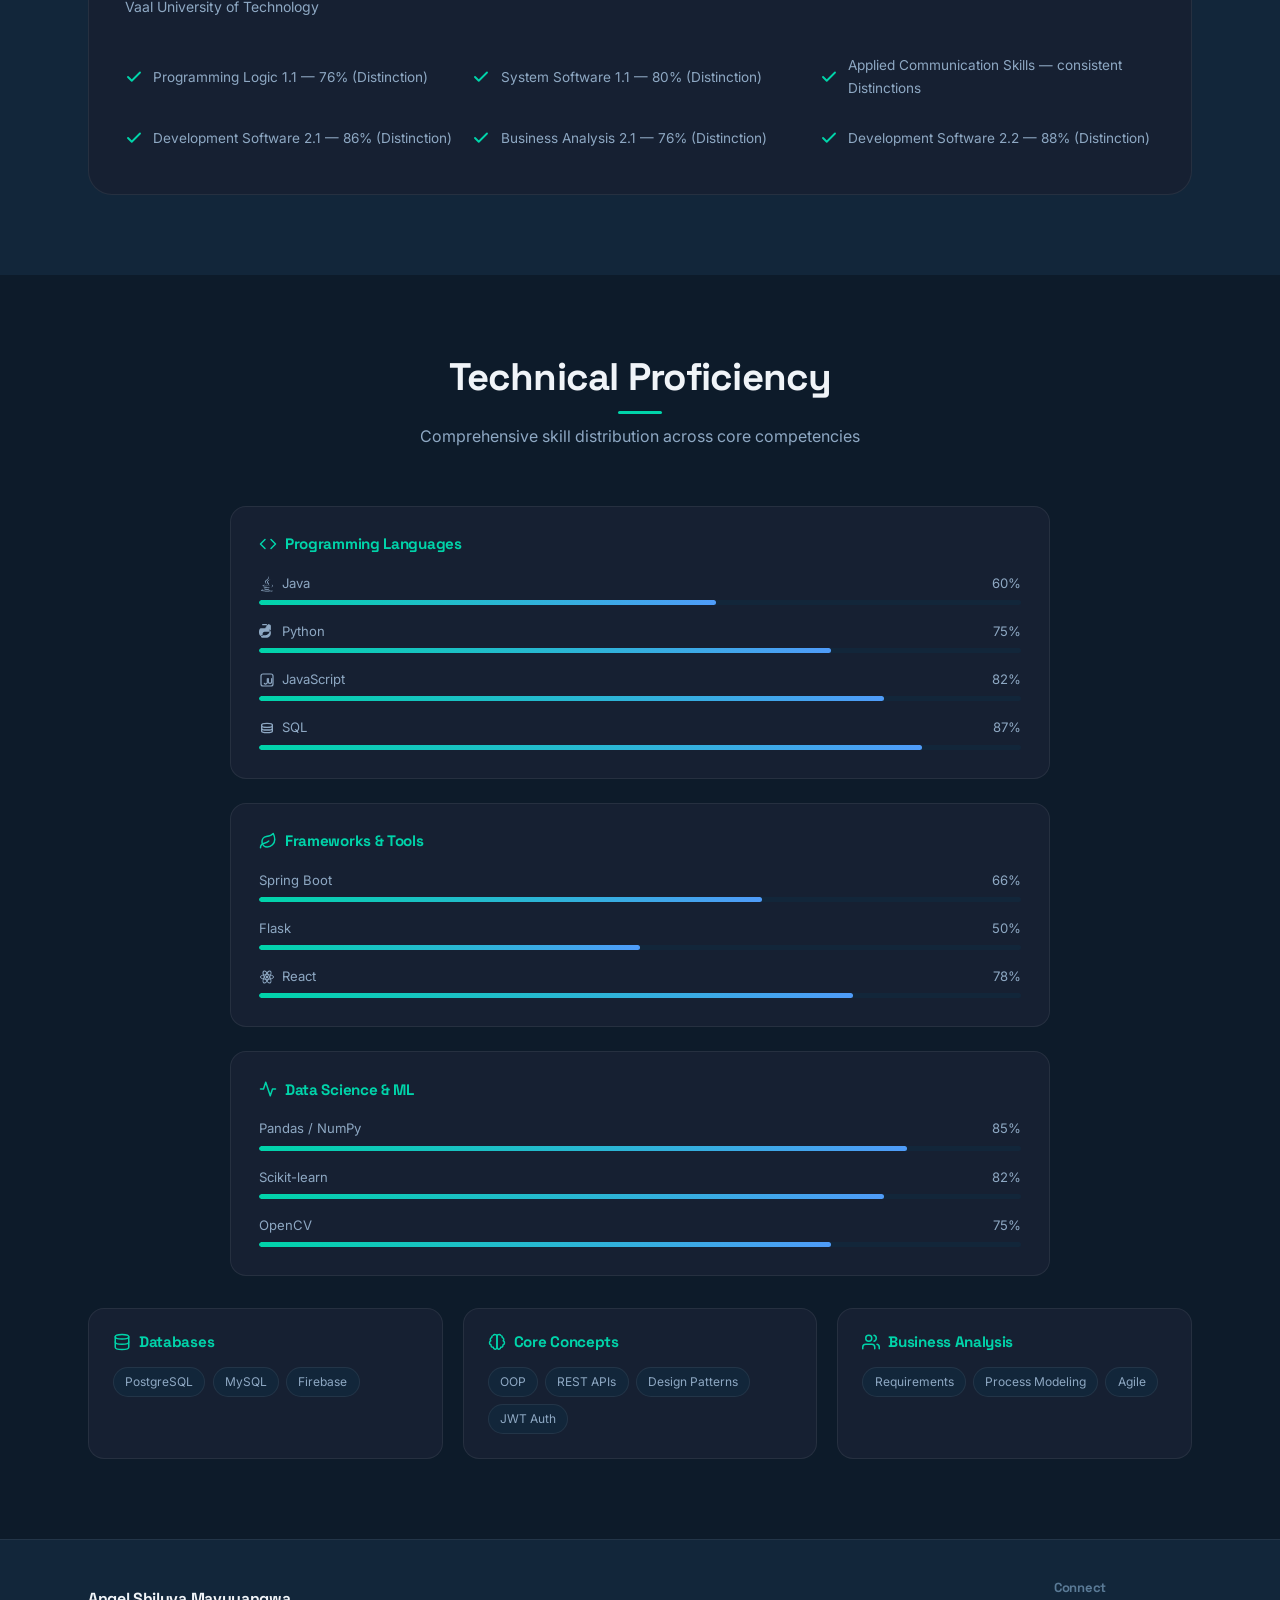
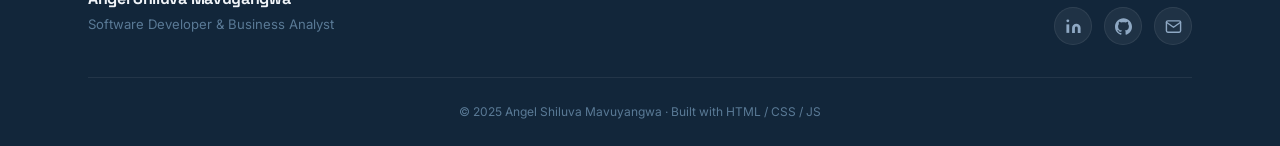
==== commit 761bb943: "Portfolio" ====
--- a/about.html
+++ b/about.html
@@ -1,177 +1,358 @@
-<!DOCTYPE html>
-<html lang="en">
-<head>
-    <meta charset="UTF-8">
-    <meta name="viewport" content="width=device-width, initial-scale=1.0, user-scalable=yes">
-    <title>About | Angel Shiluva Mavuyangwa | Software Developer & Business Analyst</title>
-    <meta name="description" content="Learn about Angel Shiluva Mavuyangwa, a Software Developer and Business Analyst with expertise in Java, Spring Boot, React, Data Science, and ML pipelines.">
-    <link rel="stylesheet" href="css/style.css">
-    <link rel="stylesheet" href="https://cdnjs.cloudflare.com/ajax/libs/font-awesome/6.4.0/css/all.min.css">
-    <link href="https://fonts.googleapis.com/css2?family=Inter:wght@300;400;500;600;700;800&display=swap" rel="stylesheet">
-</head>
-<body>
-    <nav class="navbar">
-        <div class="container">
-            <a class="navbar-brand" href="index.html"><i class="fas fa-code"></i>A<span class="dot">.</span>Mavuyangwa</a>
-            <div class="navbar-links">
-                <a class="nav-link" href="index.html">Home</a>
-                <a class="nav-link active" href="about.html">About</a>
-                <a class="nav-link" href="projects.html">Projects</a>
-                <a class="nav-link" href="contact.html">Contact</a>
-            </div>
-            <button class="hamburger" id="hamburger" type="button"><span></span><span></span><span></span></button>
-        </div>
-    </nav>
-
-    <section class="page-hero">
-        <div class="container">
-            <h1 class="hero-title">About <span class="gradient-text">Me</span></h1>
-            <p class="hero-subtitle">Software Developer | Data Science Enthusiast | Business Analyst</p>
-        </div>
-    </section>
-
-    <section class="section">
-        <div class="container">
-            <div class="about-content">
-                <div class="about-image">
-                    <div class="profile-img-container">
-                        <div class="profile-img"><img src="images/profile.png" alt="Angel Shiluva Mavuyangwa"></div>
-                    </div>
-                </div>
-                <div class="about-text">
-                    <h2>Who I Am</h2>
-                    <p>I'm Angel Shiluva Mavuyangwa, a driven IT student at Vaal University of Technology (VUT) pursuing a Diploma in Information Technology. My passion sits at the intersection of software engineering, data science, and business analysis — I love creating solutions that are not only technically sound but genuinely useful.</p>
-                    <p>I've built enterprise-grade systems in Java, developed full-stack health and fitness APIs, implemented machine learning pipelines for financial forecasting, and even written a working blockchain from scratch. I thrive in problem-solving environments where clean architecture meets real-world impact.</p>
-                    <p>When I'm not coding, I'm exploring new ML techniques, deepening my understanding of business strategy, or sharpening my communication and analytical skills — both of which I've consistently earned distinctions in throughout my studies.</p>
-                    
-                    <div class="resume-highlights">
-                        <div class="highlight-card"><div class="highlight-icon"><i class="fas fa-graduation-cap"></i></div><h3>IT Diploma</h3><p>Vaal University of Technology</p></div>
-                        <div class="highlight-card"><div class="highlight-icon"><i class="fas fa-award"></i></div><h3>Multiple Distinctions</h3><p>Academic Excellence</p></div>
-                        <div class="highlight-card"><div class="highlight-icon"><i class="fas fa-chart-line"></i></div><h3>Business Analysis</h3><p>Certified Skills</p></div>
-                    </div>
-                    
-                    <div class="hero-buttons">
-                        <a href="#" class="btn btn-primary download-cv-btn"><i class="fas fa-download"></i>Download CV</a>
-                        <a href="contact.html" class="btn btn-outline"><i class="fas fa-envelope"></i>Contact Me</a>
-                    </div>
-                </div>
-            </div>
-        </div>
-    </section>
-
-    <section class="education-section">
-        <div class="container">
-            <div class="section-header">
-                <h2>Education</h2>
-                <p>My academic journey and achievements</p>
-            </div>
-            <div class="education-card">
-                <div class="edu-header">
-                    <div><p class="edu-year">2024 – 2026</p><h3>Diploma in Information Technology</h3><p class="edu-institution">Vaal University of Technology</p></div>
-                    <span class="edu-status">In Progress</span>
-                </div>
-                <div class="edu-highlights">
-                    <div class="highlight-item"><span class="highlight-bullet">▹</span><span>Programming Logic 1.1 — 76% (Distinction)</span></div>
-                    <div class="highlight-item"><span class="highlight-bullet">▹</span><span>System Software 1.1 — 80% (Distinction)</span></div>
-                    <div class="highlight-item"><span class="highlight-bullet">▹</span><span>Applied Communication Skills — consistent Distinctions</span></div>
-                    <div class="highlight-item"><span class="highlight-bullet">▹</span><span>Development Software 2.1 — 86% (Distinction)</span></div>
-                    <div class="highlight-item"><span class="highlight-bullet">▹</span><span>Business Analysis 2.1 — 76% (Distinction)</span></div>
-                    <div class="highlight-item"><span class="highlight-bullet">▹</span><span>Development Software 2.2 — 88% (Distinction)</span></div>
-                </div>
-            </div>
-        </div>
-    </section>
-
-    <section class="skills-detailed">
-        <div class="container">
-            <div class="section-header">
-                <h2>Technical Proficiency</h2>
-                <p>Comprehensive skill distribution across core competencies</p>
-            </div>
-            <div class="skills-dashboard">
-                <div class="skills-bars-container">
-                    <div class="skill-group"><h4><i class="fas fa-code"></i> Programming Languages</h4>
-                        <div class="skill-bar-item"><div class="skill-info"><span><i class="fab fa-java"></i> Java</span><span>88%</span></div><div class="progress-bar"><div class="progress-fill" data-width="88%"></div></div></div>
-                        <div class="skill-bar-item"><div class="skill-info"><span><i class="fab fa-python"></i> Python</span><span>85%</span></div><div class="progress-bar"><div class="progress-fill" data-width="85%"></div></div></div>
-                        <div class="skill-bar-item"><div class="skill-info"><span><i class="fab fa-js"></i> JavaScript</span><span>82%</span></div><div class="progress-bar"><div class="progress-fill" data-width="82%"></div></div></div>
-                        <div class="skill-bar-item"><div class="skill-info"><span><i class="fas fa-database"></i> SQL</span><span>87%</span></div><div class="progress-bar"><div class="progress-fill" data-width="87%"></div></div></div>
-                    </div>
-                    <div class="skill-group"><h4><i class="fas fa-leaf"></i> Frameworks & Tools</h4>
-                        <div class="skill-bar-item"><div class="skill-info"><span>Spring Boot</span><span>86%</span></div><div class="progress-bar"><div class="progress-fill" data-width="86%"></div></div></div>
-                        <div class="skill-bar-item"><div class="skill-info"><span>Flask</span><span>80%</span></div><div class="progress-bar"><div class="progress-fill" data-width="80%"></div></div></div>
-                        <div class="skill-bar-item"><div class="skill-info"><span>React</span><span>78%</span></div><div class="progress-bar"><div class="progress-fill" data-width="78%"></div></div></div>
-                    </div>
-                    <div class="skill-group"><h4><i class="fas fa-chart-line"></i> Data Science & ML</h4>
-                        <div class="skill-bar-item"><div class="skill-info"><span>Pandas/NumPy</span><span>85%</span></div><div class="progress-bar"><div class="progress-fill" data-width="85%"></div></div></div>
-                        <div class="skill-bar-item"><div class="skill-info"><span>Scikit-learn</span><span>82%</span></div><div class="progress-bar"><div class="progress-fill" data-width="82%"></div></div></div>
-                        <div class="skill-bar-item"><div class="skill-info"><span>OpenCV</span><span>75%</span></div><div class="progress-bar"><div class="progress-fill" data-width="75%"></div></div></div>
-                    </div>
-                </div>
-            </div>
-            <div class="skill-categories">
-                <div class="category-card"><h4><i class="fas fa-database"></i> Databases</h4><div class="category-tags"><span>PostgreSQL</span><span>MySQL</span><span>Firebase</span></div></div>
-                <div class="category-card"><h4><i class="fas fa-brain"></i> Core Concepts</h4><div class="category-tags"><span>OOP</span><span>REST APIs</span><span>Blockchain</span><span>JWT Auth</span></div></div>
-                <div class="category-card"><h4><i class="fas fa-users"></i> Business Analysis</h4><div class="category-tags"><span>Requirements</span><span>Process Modeling</span><span>Agile</span></div></div>
-            </div>
-        </div>
-    </section>
-
-    <!-- CV Selection Modal -->
-    <div id="cvModal" class="cv-modal">
-        <div class="cv-modal-content">
-            <div class="cv-modal-header">
-                <h3><i class="fas fa-download"></i> Select Your CV</h3>
-                <button class="cv-modal-close" id="closeModalBtn">&times;</button>
-            </div>
-            <div class="cv-modal-body">
-                <p>Choose the CV that matches the role you're interested in:</p>
-                <div class="cv-options">
-                    <button class="cv-option-btn" data-cv="business-analyst">
-                        <i class="fas fa-chart-line"></i>
-                        <div class="cv-option-content">
-                            <h4>Business Analyst CV</h4>
-                            <p>Requirements gathering, process modeling, stakeholder management, Agile methodologies</p>
-                            <span class="cv-badge">📋 Recommended for BA roles</span>
-                        </div>
-                        <i class="fas fa-chevron-right"></i>
-                    </button>
-                    <button class="cv-option-btn" data-cv="software-dev">
-                        <i class="fas fa-code"></i>
-                        <div class="cv-option-content">
-                            <h4>Software Developer CV</h4>
-                            <p>Java, Spring Boot, React, REST APIs, Full-stack development, OOP</p>
-                            <span class="cv-badge">💻 Recommended for Dev roles</span>
-                        </div>
-                        <i class="fas fa-chevron-right"></i>
-                    </button>
-                    <button class="cv-option-btn" data-cv="data-science">
-                        <i class="fas fa-robot"></i>
-                        <div class="cv-option-content">
-                            <h4>Data Science CV</h4>
-                            <p>Python, Machine Learning, Pandas, Scikit-learn, Data visualization, Analytics</p>
-                            <span class="cv-badge">📊 Recommended for DS roles</span>
-                        </div>
-                        <i class="fas fa-chevron-right"></i>
-                    </button>
-                </div>
-            </div>
-        </div>
-    </div>
-
-    <footer>
-        <div class="container">
-            <div class="footer-content">
-                <div class="footer-info"><h3>Angel Shiluva Mavuyangwa</h3><p>Software Developer & Business Analyst</p></div>
-                <div class="footer-social"><h3>Connect with me</h3><div class="social-icons">
-                    <a href="#" class="social-icon"><i class="fab fa-linkedin-in"></i></a>
-                    <a href="#" class="social-icon"><i class="fab fa-github"></i></a>
-                    <a href="#" class="social-icon"><i class="fas fa-envelope"></i></a>
-                </div></div>
-            </div>
-            <div class="footer-bottom"><p>&copy; 2024 Angel Shiluva Mavuyangwa · Built with HTML/CSS/JS</p></div>
-        </div>
-    </footer>
-
-    <script src="js/script.js"></script>
-</body>
-</html>+<!DOCTYPE html>
+<html lang="en">
+<head>
+  <meta charset="UTF-8">
+  <meta name="viewport" content="width=device-width, initial-scale=1.0">
+  <title>About | Angel Shiluva Mavuyangwa</title>
+  <meta name="description" content="Learn about Angel Shiluva Mavuyangwa — Software Developer and Business Analyst with expertise in Java, Spring Boot, React, Data Science, and ML.">
+  <link rel="stylesheet" href="css/style.css">
+</head>
+<body>
+
+  <!-- ── NAVBAR ─────────────────────────────── -->
+  <nav class="navbar" id="navbar">
+    <div class="container">
+      <a class="navbar-brand" href="index.html">
+        <span class="brand-icon"><span class="icon" data-icon="code"></span></span>
+        A<span class="brand-dot">.</span>Mavuyangwa
+      </a>
+      <div class="navbar-links" id="navbarLinks">
+        <a class="nav-link" href="index.html">Home</a>
+        <a class="nav-link active" href="about.html">About</a>
+        <a class="nav-link" href="projects.html">Projects</a>
+        <a class="nav-link" href="contact.html">Contact</a>
+      </div>
+      <button class="hamburger" id="hamburger" type="button" aria-label="Toggle navigation">
+        <span></span><span></span><span></span>
+      </button>
+    </div>
+  </nav>
+
+  <!-- ── PAGE HERO ──────────────────────────── -->
+  <section class="page-hero">
+    <div class="container">
+      <h1 class="hero-title">About <span class="gradient-text">Me</span></h1>
+      <p class="hero-subtitle">Software Developer · Data Science Enthusiast · Business Analyst</p>
+    </div>
+  </section>
+
+  <!-- ── ABOUT CONTENT ──────────────────────── -->
+  <section class="section">
+    <div class="container">
+      <div class="about-content">
+
+        <!-- Photo -->
+        <div class="about-image">
+          <div class="profile-ring-container">
+            <div class="profile-ring">
+              <div class="profile-ring-inner">
+                <img src="images/profile.png" alt="Angel Shiluva Mavuyangwa">
+              </div>
+            </div>
+          </div>
+        </div>
+
+        <!-- Text -->
+        <div class="about-text">
+          <h2>Who I Am</h2>
+          <p>I'm Angel Shiluva Mavuyangwa, a driven IT student at Vaal University of Technology (VUT) pursuing a Diploma in Information Technology. My passion sits at the intersection of software engineering, data science, and business analysis — I love creating solutions that are not only technically sound but genuinely useful.</p>
+          <p>I've built enterprise-grade systems in Java, developed full-stack health and fitness APIs, implemented machine learning pipelines for financial forecasting, and even written a working blockchain from scratch. I thrive in problem-solving environments where clean architecture meets real-world impact.</p>
+          <p>When I'm not coding, I'm exploring new ML techniques, deepening my understanding of business strategy, or sharpening my communication and analytical skills — both of which I've consistently earned distinctions in throughout my studies.</p>
+
+          <div class="resume-highlights">
+            <div class="highlight-card reveal">
+              <div class="highlight-icon"><span class="icon" data-icon="mortarboard"></span></div>
+              <h3>IT Diploma</h3>
+              <p>Vaal University of Technology</p>
+            </div>
+            <div class="highlight-card reveal">
+              <div class="highlight-icon"><span class="icon" data-icon="award"></span></div>
+              <h3>Multiple Distinctions</h3>
+              <p>Academic Excellence</p>
+            </div>
+            <div class="highlight-card reveal">
+              <div class="highlight-icon"><span class="icon" data-icon="chartLine"></span></div>
+              <h3>Business Analysis</h3>
+              <p>Certified Skills</p>
+            </div>
+          </div>
+
+          <div class="hero-buttons">
+            <a href="#" class="btn btn-primary download-cv-btn">
+              <span class="icon" data-icon="download"></span> Download CV
+            </a>
+            <a href="contact.html" class="btn btn-outline">
+              <span class="icon" data-icon="mail"></span> Contact Me
+            </a>
+          </div>
+        </div>
+
+      </div>
+    </div>
+  </section>
+
+  <!-- ── EDUCATION ──────────────────────────── -->
+  <section class="education-section">
+    <div class="container">
+      <div class="section-header">
+        <h2>Education</h2>
+        <p>My academic journey and achievements</p>
+      </div>
+
+      <div class="education-card reveal">
+        <div class="edu-header">
+          <div>
+            <p class="edu-year">2024 – 2026</p>
+            <h3 class="edu-year-label">Diploma in Information Technology</h3>
+            <p class="edu-institution">Vaal University of Technology</p>
+          </div>
+          <span class="edu-status">In Progress</span>
+        </div>
+        <div class="edu-highlights">
+          <div class="highlight-item">
+            <span class="hi-check"><span class="icon" data-icon="check"></span></span>
+            <span>Programming Logic 1.1 — 76% (Distinction)</span>
+          </div>
+          <div class="highlight-item">
+            <span class="hi-check"><span class="icon" data-icon="check"></span></span>
+            <span>System Software 1.1 — 80% (Distinction)</span>
+          </div>
+          <div class="highlight-item">
+            <span class="hi-check"><span class="icon" data-icon="check"></span></span>
+            <span>Applied Communication Skills — consistent Distinctions</span>
+          </div>
+          <div class="highlight-item">
+            <span class="hi-check"><span class="icon" data-icon="check"></span></span>
+            <span>Development Software 2.1 — 86% (Distinction)</span>
+          </div>
+          <div class="highlight-item">
+            <span class="hi-check"><span class="icon" data-icon="check"></span></span>
+            <span>Business Analysis 2.1 — 76% (Distinction)</span>
+          </div>
+          <div class="highlight-item">
+            <span class="hi-check"><span class="icon" data-icon="check"></span></span>
+            <span>Development Software 2.2 — 88% (Distinction)</span>
+          </div>
+        </div>
+      </div>
+
+    </div>
+  </section>
+
+  <!-- ── TECHNICAL PROFICIENCY ──────────────── -->
+  <section class="skills-detailed">
+    <div class="container">
+      <div class="section-header">
+        <h2>Technical Proficiency</h2>
+        <p>Comprehensive skill distribution across core competencies</p>
+      </div>
+
+      <div class="skills-dashboard">
+
+        <!-- Programming Languages -->
+        <div class="skill-group reveal">
+          <h4><span class="icon" data-icon="code"></span> Programming Languages</h4>
+
+          <div class="skill-bar-item">
+            <div class="skill-info">
+              <span class="skill-label">
+                <span class="lang-icon"><span class="icon" data-icon="java"></span></span> Java
+              </span>
+              <span>60%</span>
+            </div>
+            <div class="progress-bar"><div class="progress-fill" data-width="60%"></div></div>
+          </div>
+
+          <div class="skill-bar-item">
+            <div class="skill-info">
+              <span class="skill-label">
+                <span class="lang-icon"><span class="icon" data-icon="python"></span></span> Python
+              </span>
+              <span>75%</span>
+            </div>
+            <div class="progress-bar"><div class="progress-fill" data-width="75%"></div></div>
+          </div>
+
+          <div class="skill-bar-item">
+            <div class="skill-info">
+              <span class="skill-label">
+                <span class="lang-icon"><span class="icon" data-icon="javascript"></span></span> JavaScript
+              </span>
+              <span>82%</span>
+            </div>
+            <div class="progress-bar"><div class="progress-fill" data-width="82%"></div></div>
+          </div>
+
+          <div class="skill-bar-item">
+            <div class="skill-info">
+              <span class="skill-label">
+                <span class="lang-icon"><span class="icon" data-icon="sql"></span></span> SQL
+              </span>
+              <span>87%</span>
+            </div>
+            <div class="progress-bar"><div class="progress-fill" data-width="87%"></div></div>
+          </div>
+        </div>
+
+        <!-- Frameworks & Tools -->
+        <div class="skill-group reveal">
+          <h4><span class="icon" data-icon="leaf"></span> Frameworks &amp; Tools</h4>
+
+          <div class="skill-bar-item">
+            <div class="skill-info">
+              <span class="skill-label">Spring Boot</span><span>66%</span>
+            </div>
+            <div class="progress-bar"><div class="progress-fill" data-width="66%"></div></div>
+          </div>
+
+          <div class="skill-bar-item">
+            <div class="skill-info">
+              <span class="skill-label">Flask</span><span>50%</span>
+            </div>
+            <div class="progress-bar"><div class="progress-fill" data-width="50%"></div></div>
+          </div>
+
+          <div class="skill-bar-item">
+            <div class="skill-info">
+              <span class="skill-label">
+                <span class="lang-icon"><span class="icon" data-icon="react"></span></span> React
+              </span>
+              <span>78%</span>
+            </div>
+            <div class="progress-bar"><div class="progress-fill" data-width="78%"></div></div>
+          </div>
+        </div>
+
+        <!-- Data Science & ML -->
+        <div class="skill-group reveal">
+          <h4><span class="icon" data-icon="chartLine"></span> Data Science &amp; ML</h4>
+
+          <div class="skill-bar-item">
+            <div class="skill-info">
+              <span class="skill-label">Pandas / NumPy</span><span>85%</span>
+            </div>
+            <div class="progress-bar"><div class="progress-fill" data-width="85%"></div></div>
+          </div>
+
+          <div class="skill-bar-item">
+            <div class="skill-info">
+              <span class="skill-label">Scikit-learn</span><span>82%</span>
+            </div>
+            <div class="progress-bar"><div class="progress-fill" data-width="82%"></div></div>
+          </div>
+
+          <div class="skill-bar-item">
+            <div class="skill-info">
+              <span class="skill-label">OpenCV</span><span>75%</span>
+            </div>
+            <div class="progress-bar"><div class="progress-fill" data-width="75%"></div></div>
+          </div>
+        </div>
+
+      </div><!-- /skills-dashboard -->
+
+      <!-- Category cards -->
+      <div class="skill-categories">
+        <div class="category-card reveal">
+          <h4><span class="icon" data-icon="database"></span> Databases</h4>
+          <div class="category-tags">
+            <span>PostgreSQL</span><span>MySQL</span><span>Firebase</span>
+          </div>
+        </div>
+        <div class="category-card reveal">
+          <h4><span class="icon" data-icon="brain"></span> Core Concepts</h4>
+          <div class="category-tags">
+            <span>OOP</span><span>REST APIs</span><span>Design Patterns</span><span>JWT Auth</span>
+          </div>
+        </div>
+        <div class="category-card reveal">
+          <h4><span class="icon" data-icon="users"></span> Business Analysis</h4>
+          <div class="category-tags">
+            <span>Requirements</span><span>Process Modeling</span><span>Agile</span>
+          </div>
+        </div>
+      </div>
+
+    </div>
+  </section>
+
+  <!-- ── CV MODAL ───────────────────────────── -->
+  <div id="cvModal" class="cv-modal">
+    <div class="cv-modal-content">
+      <div class="cv-modal-header">
+        <h3>
+          <span class="header-icon"><span class="icon" data-icon="download"></span></span>
+          Select Your CV
+        </h3>
+        <button class="cv-modal-close" id="closeModalBtn" aria-label="Close">
+          <span class="icon" data-icon="close"></span>
+        </button>
+      </div>
+      <div class="cv-modal-body">
+        <p>Choose the CV that best matches the role you're looking to fill:</p>
+        <div class="cv-options">
+          <button class="cv-option-btn" data-cv="business-analyst">
+            <div class="cv-opt-icon ba"><span class="icon" data-icon="chartLine"></span></div>
+            <div class="cv-option-content">
+              <h4>Business Analyst CV</h4>
+              <p>Requirements gathering, process modeling, stakeholder management, Agile</p>
+              <span class="cv-badge">Recommended for BA roles</span>
+            </div>
+            <span class="cv-chevron"><span class="icon" data-icon="chevronRight"></span></span>
+          </button>
+          <button class="cv-option-btn" data-cv="software-dev">
+            <div class="cv-opt-icon dev"><span class="icon" data-icon="code"></span></div>
+            <div class="cv-option-content">
+              <h4>Software Developer CV</h4>
+              <p>Java, Spring Boot, React, REST APIs, Full-stack development, OOP</p>
+              <span class="cv-badge">Recommended for Dev roles</span>
+            </div>
+            <span class="cv-chevron"><span class="icon" data-icon="chevronRight"></span></span>
+          </button>
+          <button class="cv-option-btn" data-cv="data-science">
+            <div class="cv-opt-icon ds"><span class="icon" data-icon="robot"></span></div>
+            <div class="cv-option-content">
+              <h4>Data Science CV</h4>
+              <p>Python, Machine Learning, Pandas, Scikit-learn, Data visualisation, Analytics</p>
+              <span class="cv-badge">Recommended for DS roles</span>
+            </div>
+            <span class="cv-chevron"><span class="icon" data-icon="chevronRight"></span></span>
+          </button>
+        </div>
+      </div>
+    </div>
+  </div>
+
+  <!-- ── FOOTER ─────────────────────────────── -->
+  <footer>
+    <div class="container">
+      <div class="footer-content">
+        <div class="footer-info">
+          <h3>Angel Shiluva Mavuyangwa</h3>
+          <p>Software Developer &amp; Business Analyst</p>
+        </div>
+        <div class="footer-social">
+          <h3>Connect</h3>
+          <div class="social-icons">
+            <a href="https://www.linkedin.com/in/angel-shiluva-mavuyangwa-6a89b0410?utm_source=share_via&utm_content=profile&utm_medium=member_ios" target="_blank" class="social-icon" aria-label="LinkedIn">
+              <span class="icon" data-icon="linkedin"></span>
+            </a>
+            <a href="https://github.com/ANGEL-MAVUYANGWA" target="_blank" class="social-icon" aria-label="GitHub">
+              <span class="icon" data-icon="github"></span>
+            </a>
+            <a href="mailto:angelshiluva2004@email.com" class="social-icon" aria-label="Email">
+              <span class="icon" data-icon="mail"></span>
+            </a>
+          </div>
+        </div>
+      </div>
+      <div class="footer-bottom">
+        <p>&copy; 2025 Angel Shiluva Mavuyangwa &middot; Built with HTML / CSS / JS</p>
+      </div>
+    </div>
+  </footer>
+
+  <script src="js/icons.js"></script>
+  <script src="js/script.js"></script>
+</body>
+</html>
--- a/css/style.css
+++ b/css/style.css
@@ -1,1436 +1,947 @@
-/* ========================================
-   CSS VARIABLES - CLEAN MODERN PROFESSIONAL
-   Slate Blue + Emerald Green
-   ======================================== */
-:root {
-    /* Primary - Slate Blue (Trustworthy, Calm, Professional) */
-    --primary: #2c3e66;
-    --primary-dark: #1e2a4a;
-    --primary-light: #4a6a8a;
-    --primary-glow: rgba(44, 62, 102, 0.1);
-    
-    /* Secondary - Emerald Green (Growth, Fresh, Success) */
-    --secondary: #2ecc71;
-    --secondary-dark: #27ae60;
-    --secondary-light: #54d98c;
-    --secondary-glow: rgba(46, 204, 113, 0.15);
-    
-    /* Accent - Soft Blue */
-    --accent: #3498db;
-    --accent-dark: #2980b9;
-    --accent-light: #5dade2;
-    
-    /* Gradients - Clean & Modern */
-    --gradient-primary: linear-gradient(135deg, #2c3e66, #34495e);
-    --gradient-secondary: linear-gradient(135deg, #2ecc71, #27ae60);
-    --gradient-accent: linear-gradient(135deg, #3498db, #2980b9);
-    
-    /* Text Colors */
-    --text-primary: #2c3e50;
-    --text-secondary: #5a6e7a;
-    --text-muted: #8a9aaa;
-    --text-light: #ffffff;
-    
-    /* Background Colors */
-    --bg-primary: #ffffff;
-    --bg-secondary: #f8fafc;
-    --bg-tertiary: #eef2f6;
-    --card-bg: #ffffff;
-    --card-bg-rgb: 255, 255, 255;
-    --footer-bg: #1a2634;
-    --border-color: #e2e8f0;
-    --border-light: #eef2f6;
-    
-    /* Shadows */
-    --shadow-sm: 0 1px 2px rgba(0, 0, 0, 0.03);
-    --shadow-md: 0 4px 6px rgba(0, 0, 0, 0.05);
-    --shadow-lg: 0 10px 20px rgba(0, 0, 0, 0.08);
-    --shadow-xl: 0 20px 30px rgba(0, 0, 0, 0.1);
-    --shadow-primary: 0 10px 25px rgba(44, 62, 102, 0.12);
-    --shadow-secondary: 0 10px 25px rgba(46, 204, 113, 0.15);
-    
-    /* Border Radius */
-    --radius-sm: 0.375rem;
-    --radius: 0.5rem;
-    --radius-lg: 0.75rem;
-    --radius-xl: 1rem;
-    --radius-2xl: 1.25rem;
-    --radius-full: 9999px;
-    
-    --navbar-height: 70px;
-}
-
-/* Dark Mode - Sleek Dark Theme */
-@media (prefers-color-scheme: dark) {
-    :root {
-        --primary: #4a7c9c;
-        --primary-dark: #3a6080;
-        --primary-light: #6a9cb8;
-        
-        --secondary: #2ecc71;
-        --secondary-dark: #27ae60;
-        --secondary-light: #54d98c;
-        
-        --text-primary: #f1f5f9;
-        --text-secondary: #cbd5e1;
-        --text-muted: #94a3b8;
-        
-        --bg-primary: #0f172a;
-        --bg-secondary: #1e293b;
-        --bg-tertiary: #334155;
-        --card-bg: #1e293b;
-        --card-bg-rgb: 30, 41, 59;
-        --footer-bg: #0f172a;
-        --border-color: #334155;
-        --border-light: #1e293b;
-    }
-}
-
-/* ========================================
-   BASE STYLES
-   ======================================== */
-* {
-    margin: 0;
-    padding: 0;
-    box-sizing: border-box;
-}
-
-html {
-    scroll-behavior: smooth;
-}
-
-body {
-    font-family: 'Inter', -apple-system, BlinkMacSystemFont, sans-serif;
-    background-color: var(--bg-primary);
-    color: var(--text-primary);
-    line-height: 1.6;
-    padding-top: var(--navbar-height);
-}
-
-.container {
-    max-width: 1200px;
-    margin: 0 auto;
-    padding: 0 2rem;
-}
-
-/* ========================================
-   TYPOGRAPHY
-   ======================================== */
-h1, h2, h3, h4 {
-    font-weight: 700;
-    line-height: 1.2;
-    letter-spacing: -0.02em;
-}
-
-.gradient-text {
-    color: var(--primary);
-}
-
-.section-header {
-    text-align: center;
-    margin-bottom: 3rem;
-}
-
-.section-header h2 {
-    font-size: 2.25rem;
-    margin-bottom: 0.75rem;
-    color: var(--text-primary);
-}
-
-.section-header h2::after {
-    content: '';
-    display: block;
-    width: 50px;
-    height: 3px;
-    background: var(--secondary);
-    margin: 0.75rem auto 0;
-    border-radius: var(--radius-full);
-}
-
-.section-header p {
-    color: var(--text-secondary);
-    max-width: 600px;
-    margin: 0 auto;
-    font-size: 1rem;
-}
-
-/* ========================================
-   NAVBAR - MINIMAL
-   ======================================== */
-.navbar {
-    position: fixed;
-    top: 0;
-    left: 0;
-    right: 0;
-    background: rgba(var(--card-bg-rgb), 0.98);
-    backdrop-filter: blur(10px);
-    border-bottom: 1px solid var(--border-color);
-    z-index: 1000;
-    min-height: var(--navbar-height);
-}
-
-.navbar .container {
-    display: flex;
-    justify-content: space-between;
-    align-items: center;
-    min-height: var(--navbar-height);
-}
-
-.navbar-brand {
-    font-size: 1.35rem;
-    font-weight: 700;
-    color: var(--primary);
-    text-decoration: none;
-    letter-spacing: -0.02em;
-}
-
-.navbar-brand .dot {
-    color: var(--secondary);
-}
-
-.navbar-links {
-    display: flex;
-    gap: 2rem;
-}
-
-.nav-link {
-    color: var(--text-secondary);
-    text-decoration: none;
-    font-weight: 500;
-    font-size: 0.9rem;
-    transition: color 0.2s ease;
-}
-
-.nav-link:hover,
-.nav-link.active {
-    color: var(--primary);
-}
-
-.hamburger {
-    display: none;
-    flex-direction: column;
-    background: transparent;
-    border: none;
-    cursor: pointer;
-    padding: 0.5rem;
-}
-
-.hamburger span {
-    width: 22px;
-    height: 2px;
-    background: var(--text-primary);
-    margin: 2.5px 0;
-    transition: 0.2s;
-    border-radius: 2px;
-}
-
-/* ========================================
-   BUTTONS - CLEAN
-   ======================================== */
-.btn {
-    display: inline-flex;
-    align-items: center;
-    gap: 0.5rem;
-    padding: 0.7rem 1.4rem;
-    border-radius: var(--radius-full);
-    font-weight: 500;
-    font-size: 0.9rem;
-    text-decoration: none;
-    transition: all 0.2s ease;
-    cursor: pointer;
-    border: none;
-}
-
-.btn-primary {
-    background: var(--primary);
-    color: white;
-}
-
-.btn-primary:hover {
-    background: var(--primary-dark);
-    transform: translateY(-1px);
-}
-
-.btn-outline {
-    border: 1px solid var(--border-color);
-    color: var(--text-primary);
-    background: transparent;
-}
-
-.btn-outline:hover {
-    border-color: var(--primary);
-    color: var(--primary);
-}
-
-.btn-ghost {
-    color: var(--text-secondary);
-    background: transparent;
-}
-
-.btn-ghost:hover {
-    color: var(--primary);
-}
-
-/* ========================================
-   HERO SECTION - CLEAN
-   ======================================== */
-.hero-section {
-    padding: 5rem 0;
-}
-
-.hero-content {
-    display: grid;
-    grid-template-columns: 1fr 1fr;
-    gap: 4rem;
-    align-items: center;
-}
-
-.availability-badge {
-    display: inline-flex;
-    align-items: center;
-    gap: 0.5rem;
-    background: var(--bg-secondary);
-    padding: 0.4rem 1rem;
-    border-radius: var(--radius-full);
-    font-size: 0.8rem;
-    color: var(--secondary);
-    margin-bottom: 1.5rem;
-    width: fit-content;
-}
-
-.status-dot {
-    width: 8px;
-    height: 8px;
-    background: var(--secondary);
-    border-radius: 50%;
-    animation: pulse 2s infinite;
-}
-
-@keyframes pulse {
-    0%, 100% { opacity: 1; }
-    50% { opacity: 0.5; }
-}
-
-.hero-title {
-    font-size: 3rem;
-    margin-bottom: 1rem;
-    color: var(--text-primary);
-    line-height: 1.2;
-}
-
-.typewriter-container {
-    height: 55px;
-    margin-bottom: 1.5rem;
-}
-
-.hero-subtitle {
-    font-size: 1.35rem;
-    color: var(--text-secondary);
-    border-right: 2px solid var(--secondary);
-    display: inline-block;
-    white-space: nowrap;
-    overflow: hidden;
-    animation: blink 0.75s step-end infinite;
-}
-
-@keyframes blink {
-    from, to { border-color: transparent; }
-    50% { border-color: var(--secondary); }
-}
-
-.hero-description {
-    color: var(--text-secondary);
-    margin-bottom: 2rem;
-    font-size: 1rem;
-    max-width: 500px;
-    line-height: 1.6;
-}
-
-.hero-buttons {
-    display: flex;
-    gap: 1rem;
-    margin-bottom: 2rem;
-    flex-wrap: wrap;
-}
-
-.hero-stats {
-    display: flex;
-    gap: 2.5rem;
-}
-
-.stat {
-    text-align: center;
-}
-
-.stat-number {
-    display: block;
-    font-size: 1.5rem;
-    font-weight: 700;
-    color: var(--primary);
-}
-
-.stat-label {
-    font-size: 0.7rem;
-    color: var(--text-muted);
-    text-transform: uppercase;
-    letter-spacing: 0.5px;
-}
-
-/* Profile Image */
-.profile-img-container {
-    position: relative;
-}
-
-.profile-img {
-    width: 100%;
-    aspect-ratio: 1;
-    border-radius: 50%;
-    overflow: hidden;
-    background: var(--primary);
-    padding: 3px;
-}
-
-.profile-img img {
-    width: 100%;
-    height: 100%;
-    object-fit: cover;
-    border-radius: 50%;
-}
-
-.floating-elements {
-    position: absolute;
-    inset: 0;
-    pointer-events: none;
-}
-
-.floating-element {
-    position: absolute;
-    width: 42px;
-    height: 42px;
-    background: var(--card-bg);
-    border-radius: 50%;
-    display: flex;
-    align-items: center;
-    justify-content: center;
-    font-size: 1.2rem;
-    box-shadow: var(--shadow-md);
-    border: 1px solid var(--border-color);
-    animation: float 4s ease-in-out infinite;
-}
-
-.floating-element .fa-java { color: #e76f00; }
-.floating-element .fa-python { color: #3776ab; }
-.floating-element .fa-react { color: #61dafb; }
-.floating-element .fa-database { color: #2ecc71; }
-.floating-element .fa-chart-line { color: #3498db; }
-.floating-element .fa-js { color: #f1c40f; }
-
-@keyframes float {
-    0%, 100% { transform: translateY(0); }
-    50% { transform: translateY(-8px); }
-}
-
-.element-1 { top: -15px; right: -15px; animation-delay: 0s; }
-.element-2 { bottom: 15px; left: -15px; animation-delay: 0.5s; }
-.element-3 { top: 35%; right: -25px; animation-delay: 1s; }
-.element-4 { bottom: 35%; left: -25px; animation-delay: 1.5s; }
-.element-5 { top: 70%; right: -15px; animation-delay: 2s; }
-.element-6 { top: 15%; left: -15px; animation-delay: 2.5s; }
-
-/* ========================================
-   SKILLS PREVIEW - CLEAN
-   ======================================== */
-.skills-preview {
-    padding: 4rem 0;
-    background: var(--bg-secondary);
-}
-
-.skills-grid {
-    display: grid;
-    grid-template-columns: repeat(auto-fit, minmax(280px, 1fr));
-    gap: 1.5rem;
-}
-
-.skill-preview {
-    background: var(--card-bg);
-    padding: 1.5rem;
-    border-radius: var(--radius-lg);
-    text-align: center;
-    transition: all 0.2s ease;
-    border: 1px solid var(--border-color);
-}
-
-.skill-preview:hover {
-    transform: translateY(-2px);
-    box-shadow: var(--shadow-md);
-    border-color: var(--primary-light);
-}
-
-.skill-preview i {
-    font-size: 2rem;
-    margin-bottom: 1rem;
-}
-
-.skill-preview .fa-java { color: #e76f00; }
-.skill-preview .fa-python { color: #3776ab; }
-.skill-preview .fa-react { color: #61dafb; }
-.skill-preview .fa-database { color: #2ecc71; }
-.skill-preview .fa-chart-line { color: #3498db; }
-.skill-preview .fa-cloud { color: #3498db; }
-
-.skill-preview h3 {
-    font-size: 1.1rem;
-    margin-bottom: 0.5rem;
-}
-
-.skill-preview p {
-    color: var(--text-secondary);
-    font-size: 0.85rem;
-    margin-bottom: 1rem;
-}
-
-.skill-tag {
-    background: var(--bg-tertiary);
-    padding: 0.2rem 0.7rem;
-    border-radius: var(--radius-full);
-    font-size: 0.7rem;
-    font-weight: 500;
-    color: var(--primary);
-}
-
-/* ========================================
-   FEATURED PROJECTS
-   ======================================== */
-.featured-projects {
-    padding: 4rem 0;
-}
-
-.featured-grid {
-    display: grid;
-    grid-template-columns: repeat(auto-fit, minmax(320px, 1fr));
-    gap: 2rem;
-}
-
-.featured-card {
-    background: var(--card-bg);
-    padding: 1.8rem;
-    border-radius: var(--radius-lg);
-    border: 1px solid var(--border-color);
-    transition: all 0.2s ease;
-}
-
-.featured-card:hover {
-    transform: translateY(-2px);
-    box-shadow: var(--shadow-md);
-    border-color: var(--primary-light);
-}
-
-.featured-icon {
-    font-size: 2.5rem;
-    margin-bottom: 1rem;
-}
-
-.featured-card h3 {
-    font-size: 1.2rem;
-    margin-bottom: 0.75rem;
-}
-
-.featured-card p {
-    color: var(--text-secondary);
-    margin-bottom: 1rem;
-    font-size: 0.9rem;
-    line-height: 1.5;
-}
-
-.tech-tags {
-    display: flex;
-    flex-wrap: wrap;
-    gap: 0.5rem;
-    margin-bottom: 1rem;
-}
-
-.tech-tags span {
-    background: var(--bg-tertiary);
-    padding: 0.2rem 0.7rem;
-    border-radius: var(--radius-full);
-    font-size: 0.7rem;
-    color: var(--text-secondary);
-}
-
-.featured-link {
-    color: var(--primary);
-    text-decoration: none;
-    font-weight: 500;
-    font-size: 0.85rem;
-    display: inline-flex;
-    align-items: center;
-    gap: 0.25rem;
-}
-
-.featured-link:hover {
-    gap: 0.5rem;
-    color: var(--secondary);
-}
-
-/* ========================================
-   PAGE HERO
-   ======================================== */
-.page-hero {
-    background: var(--primary);
-    padding: 3rem 0;
-    text-align: center;
-    color: white;
-}
-
-.page-hero .hero-title {
-    color: white;
-    margin-bottom: 0.5rem;
-    font-size: 2rem;
-}
-
-.page-hero .hero-subtitle {
-    color: rgba(255, 255, 255, 0.9);
-    font-size: 1rem;
-}
-
-/* ========================================
-   ABOUT PAGE
-   ======================================== */
-.about-content {
-    display: grid;
-    grid-template-columns: 1fr 1.5fr;
-    gap: 3rem;
-    padding: 4rem 0;
-}
-
-.about-text p {
-    color: var(--text-secondary);
-    margin-bottom: 1rem;
-    line-height: 1.6;
-}
-
-.resume-highlights {
-    display: grid;
-    grid-template-columns: repeat(3, 1fr);
-    gap: 1rem;
-    margin: 2rem 0;
-}
-
-.highlight-card {
-    background: var(--bg-secondary);
-    padding: 1rem;
-    border-radius: var(--radius);
-    text-align: center;
-}
-
-.highlight-icon i {
-    font-size: 1.3rem;
-    color: var(--primary);
-    margin-bottom: 0.5rem;
-}
-
-.highlight-card h3 {
-    font-size: 0.85rem;
-    margin-bottom: 0.25rem;
-}
-
-.highlight-card p {
-    font-size: 0.7rem;
-    margin: 0;
-}
-
-/* Education Section */
-.education-section {
-    padding: 4rem 0;
-    background: var(--bg-secondary);
-}
-
-.education-card {
-    background: var(--card-bg);
-    border-radius: var(--radius-lg);
-    padding: 2rem;
-    border: 1px solid var(--border-color);
-}
-
-.edu-header {
-    display: flex;
-    justify-content: space-between;
-    align-items: flex-start;
-    margin-bottom: 1.5rem;
-    flex-wrap: wrap;
-    gap: 1rem;
-}
-
-.edu-year {
-    color: var(--secondary);
-    font-size: 0.8rem;
-    font-weight: 600;
-    margin-bottom: 0.25rem;
-}
-
-.edu-institution {
-    color: var(--text-secondary);
-    font-size: 0.85rem;
-}
-
-.edu-status {
-    background: rgba(46, 204, 113, 0.1);
-    padding: 0.2rem 1rem;
-    border-radius: var(--radius-full);
-    font-size: 0.7rem;
-    font-weight: 500;
-    color: var(--secondary);
-}
-
-.edu-highlights {
-    display: grid;
-    grid-template-columns: repeat(auto-fit, minmax(260px, 1fr));
-    gap: 0.75rem;
-}
-
-.highlight-item {
-    display: flex;
-    align-items: center;
-    gap: 0.5rem;
-    font-size: 0.85rem;
-    color: var(--text-secondary);
-}
-
-.highlight-bullet {
-    color: var(--secondary);
-}
-
-/* Skills Detailed */
-.skills-detailed {
-    padding: 4rem 0;
-}
-
-.skills-dashboard {
-    max-width: 800px;
-    margin: 0 auto;
-}
-
-.skill-group {
-    background: var(--card-bg);
-    border-radius: var(--radius);
-    padding: 1.5rem;
-    margin-bottom: 1.5rem;
-    border: 1px solid var(--border-color);
-}
-
-.skill-group h4 {
-    margin-bottom: 1rem;
-    display: flex;
-    align-items: center;
-    gap: 0.5rem;
-    font-size: 1rem;
-    color: var(--primary);
-}
-
-.skill-bar-item {
-    margin-bottom: 1rem;
-}
-
-.skill-info {
-    display: flex;
-    justify-content: space-between;
-    font-size: 0.85rem;
-    margin-bottom: 0.25rem;
-}
-
-.progress-bar {
-    background: var(--bg-tertiary);
-    height: 4px;
-    border-radius: var(--radius-full);
-    overflow: hidden;
-}
-
-.progress-fill {
-    width: 0;
-    height: 100%;
-    background: var(--secondary);
-    border-radius: var(--radius-full);
-    transition: width 1s ease;
-}
-
-.skill-categories {
-    display: grid;
-    grid-template-columns: repeat(auto-fit, minmax(260px, 1fr));
-    gap: 1.5rem;
-    margin-top: 2rem;
-}
-
-.category-card {
-    background: var(--card-bg);
-    padding: 1.5rem;
-    border-radius: var(--radius);
-    border: 1px solid var(--border-color);
-}
-
-.category-card h4 {
-    margin-bottom: 1rem;
-    font-size: 1rem;
-    color: var(--primary);
-}
-
-.category-tags {
-    display: flex;
-    flex-wrap: wrap;
-    gap: 0.5rem;
-}
-
-.category-tags span {
-    background: var(--bg-tertiary);
-    padding: 0.2rem 0.7rem;
-    border-radius: var(--radius-full);
-    font-size: 0.75rem;
-    color: var(--text-secondary);
-}
-
-/* ========================================
-   PROJECTS PAGE
-   ======================================== */
-.filter-buttons {
-    display: flex;
-    justify-content: center;
-    gap: 0.75rem;
-    margin-bottom: 2.5rem;
-    flex-wrap: wrap;
-}
-
-.filter-btn {
-    padding: 0.4rem 1.2rem;
-    border-radius: var(--radius-full);
-    border: 1px solid var(--border-color);
-    background: transparent;
-    color: var(--text-secondary);
-    cursor: pointer;
-    transition: all 0.2s ease;
-    font-size: 0.85rem;
-}
-
-.filter-btn.active,
-.filter-btn:hover {
-    background: var(--primary);
-    color: white;
-    border-color: var(--primary);
-}
-
-.projects-grid {
-    display: grid;
-    gap: 1.5rem;
-}
-
-.project-card {
-    display: grid;
-    grid-template-columns: 70px 1fr;
-    gap: 1.5rem;
-    background: var(--card-bg);
-    border-radius: var(--radius-lg);
-    padding: 1.5rem;
-    border: 1px solid var(--border-color);
-    transition: all 0.2s ease;
-}
-
-.project-card:hover {
-    transform: translateY(-2px);
-    box-shadow: var(--shadow-md);
-}
-
-.project-icon {
-    font-size: 2.5rem;
-    text-align: center;
-}
-
-.project-tag {
-    display: inline-block;
-    padding: 0.2rem 0.7rem;
-    border-radius: var(--radius-full);
-    font-size: 0.65rem;
-    font-weight: 600;
-    margin-bottom: 0.75rem;
-}
-
-.project-tag.blockchain { background: rgba(44, 62, 102, 0.1); color: #2c3e66; }
-.project-tag.fullstack { background: rgba(46, 204, 113, 0.1); color: #27ae60; }
-.project-tag.ml { background: rgba(46, 204, 113, 0.1); color: #27ae60; }
-.project-tag.cv { background: rgba(52, 152, 219, 0.1); color: #2980b9; }
-.project-tag.desktop { background: rgba(127, 140, 141, 0.1); color: #7f8c8d; }
-
-.project-card h3 {
-    font-size: 1.1rem;
-    margin-bottom: 0.5rem;
-}
-
-.project-card p {
-    color: var(--text-secondary);
-    margin-bottom: 1rem;
-    font-size: 0.85rem;
-    line-height: 1.5;
-}
-
-.tech-stack {
-    display: flex;
-    flex-wrap: wrap;
-    gap: 0.5rem;
-    margin-bottom: 1rem;
-}
-
-.tech-stack span {
-    background: var(--bg-tertiary);
-    padding: 0.2rem 0.7rem;
-    border-radius: var(--radius-full);
-    font-size: 0.7rem;
-    color: var(--text-secondary);
-}
-
-.project-link {
-    color: var(--primary);
-    text-decoration: none;
-    font-weight: 500;
-    font-size: 0.85rem;
-    display: inline-flex;
-    align-items: center;
-    gap: 0.5rem;
-}
-
-.project-link:hover {
-    color: var(--secondary);
-}
-
-/* ========================================
-   CONTACT PAGE
-   ======================================== */
-.contact-wrapper {
-    display: grid;
-    grid-template-columns: 1fr 1.2fr;
-    gap: 3rem;
-    padding: 4rem 0;
-}
-
-.contact-details {
-    margin: 2rem 0;
-}
-
-.contact-item {
-    display: flex;
-    gap: 1rem;
-    margin-bottom: 1.5rem;
-}
-
-.contact-icon {
-    width: 44px;
-    height: 44px;
-    background: var(--bg-secondary);
-    border-radius: 50%;
-    display: flex;
-    align-items: center;
-    justify-content: center;
-    font-size: 1.1rem;
-    color: var(--primary);
-}
-
-.contact-item h3 {
-    font-size: 0.9rem;
-    margin-bottom: 0.25rem;
-}
-
-.contact-item p {
-    color: var(--text-secondary);
-    font-size: 0.85rem;
-}
-
-.availability-card {
-    display: flex;
-    align-items: center;
-    gap: 1rem;
-    background: var(--bg-secondary);
-    padding: 1rem;
-    border-radius: var(--radius);
-    margin-top: 2rem;
-}
-
-.availability-card i {
-    font-size: 1.3rem;
-    color: var(--secondary);
-}
-
-.availability-card h4 {
-    font-size: 0.85rem;
-    margin-bottom: 0.25rem;
-}
-
-.availability-card p {
-    font-size: 0.75rem;
-    color: var(--text-secondary);
-}
-
-.contact-form-container {
-    background: var(--card-bg);
-    padding: 2rem;
-    border-radius: var(--radius-lg);
-    border: 1px solid var(--border-color);
-}
-
-.contact-form-container h3 {
-    margin-bottom: 1.5rem;
-    font-size: 1.2rem;
-}
-
-.form-group {
-    margin-bottom: 1rem;
-}
-
-.form-group label {
-    display: block;
-    margin-bottom: 0.4rem;
-    font-weight: 500;
-    font-size: 0.85rem;
-}
-
-.form-group input,
-.form-group select,
-.form-group textarea {
-    width: 100%;
-    padding: 0.7rem;
-    border: 1px solid var(--border-color);
-    border-radius: var(--radius);
-    background: var(--bg-secondary);
-    color: var(--text-primary);
-    font-size: 0.9rem;
-}
-
-.form-group input:focus,
-.form-group select:focus,
-.form-group textarea:focus {
-    outline: none;
-    border-color: var(--primary);
-}
-
-.form-message {
-    margin-top: 1rem;
-    padding: 0.7rem;
-    border-radius: var(--radius);
-    text-align: center;
-    font-size: 0.85rem;
-}
-
-.form-message.success {
-    background: rgba(46, 204, 113, 0.1);
-    color: var(--secondary);
-}
-
-.form-message.error {
-    background: rgba(231, 76, 60, 0.1);
-    color: #e74c3c;
-}
-
-/* ========================================
-   FOOTER
-   ======================================== */
-footer {
-    background: var(--footer-bg);
-    padding: 2.5rem 0 1.5rem;
-    margin-top: 4rem;
-}
-
-.footer-content {
-    display: flex;
-    justify-content: space-between;
-    align-items: center;
-    flex-wrap: wrap;
-    gap: 2rem;
-    margin-bottom: 2rem;
-}
-
-.footer-info h3 {
-    margin-bottom: 0.5rem;
-    font-size: 1.1rem;
-    color: white;
-}
-
-.footer-info p {
-    color: rgba(255, 255, 255, 0.6);
-    font-size: 0.85rem;
-}
-
-.footer-social h3 {
-    margin-bottom: 0.8rem;
-    font-size: 0.9rem;
-    color: white;
-}
-
-.social-icons {
-    display: flex;
-    gap: 0.8rem;
-}
-
-.social-icon {
-    width: 36px;
-    height: 36px;
-    background: rgba(255, 255, 255, 0.1);
-    border-radius: 50%;
-    display: flex;
-    align-items: center;
-    justify-content: center;
-    color: white;
-    transition: all 0.2s ease;
-}
-
-.social-icon:hover {
-    background: var(--secondary);
-    transform: translateY(-2px);
-}
-
-.footer-bottom {
-    text-align: center;
-    padding-top: 1.5rem;
-    border-top: 1px solid rgba(255, 255, 255, 0.1);
-    color: rgba(255, 255, 255, 0.5);
-    font-size: 0.75rem;
-}
-
-/* ========================================
-   RESPONSIVE
-   ======================================== */
-@media (max-width: 968px) {
-    .hero-content,
-    .about-content,
-    .contact-wrapper {
-        grid-template-columns: 1fr;
-        gap: 2rem;
-    }
-    
-    .hero-image {
-        order: -1;
-        max-width: 320px;
-        margin: 0 auto;
-    }
-    
-    .hero-title {
-        font-size: 2.2rem;
-    }
-    
-    .typewriter-container {
-        height: 48px;
-    }
-    
-    .hero-subtitle {
-        font-size: 1.1rem;
-    }
-}
-
-@media (max-width: 768px) {
-    :root {
-        --navbar-height: 60px;
-    }
-    
-    .container {
-        padding: 0 1.25rem;
-    }
-    
-    .hamburger {
-        display: flex;
-    }
-    
-    .navbar-links {
-        position: fixed;
-        top: var(--navbar-height);
-        left: -100%;
-        width: 250px;
-        height: calc(100vh - var(--navbar-height));
-        background: var(--card-bg);
-        flex-direction: column;
-        padding: 1.5rem;
-        transition: left 0.2s ease;
-        border-right: 1px solid var(--border-color);
-        gap: 1rem;
-    }
-    
-    .navbar-links.active {
-        left: 0;
-    }
-    
-    .project-card {
-        grid-template-columns: 1fr;
-        text-align: center;
-    }
-    
-    .project-icon {
-        text-align: center;
-    }
-    
-    .resume-highlights {
-        grid-template-columns: 1fr;
-    }
-    
-    .footer-content {
-        flex-direction: column;
-        text-align: center;
-    }
-    
-    .social-icons {
-        justify-content: center;
-    }
-    
-    .section-header h2 {
-        font-size: 1.8rem;
-    }
-}
-
-@media (max-width: 480px) {
-    .hero-buttons {
-        flex-direction: column;
-    }
-    
-    .btn {
-        width: 100%;
-        justify-content: center;
-    }
-    
-    .hero-stats {
-        justify-content: center;
-    }
-    
-    .featured-grid {
-        grid-template-columns: 1fr;
-    }
-    
-    .floating-elements {
-        display: none;
-    }
-}
-/* ========================================
-   CV MODAL STYLES
-   ======================================== */
-.cv-modal {
-    display: none;
-    position: fixed;
-    top: 0;
-    left: 0;
-    width: 100%;
-    height: 100%;
-    background: rgba(0, 0, 0, 0.7);
-    backdrop-filter: blur(4px);
-    z-index: 10000;
-    align-items: center;
-    justify-content: center;
-}
-
-.cv-modal.show {
-    display: flex;
-    animation: modalFadeIn 0.3s ease;
-}
-
-@keyframes modalFadeIn {
-    from { opacity: 0; }
-    to { opacity: 1; }
-}
-
-.cv-modal-content {
-    background: var(--card-bg);
-    border-radius: var(--radius-xl);
-    max-width: 600px;
-    width: 90%;
-    box-shadow: var(--shadow-xl);
-    border: 1px solid var(--border-color);
-    animation: modalSlideUp 0.3s ease;
-}
-
-@keyframes modalSlideUp {
-    from {
-        transform: translateY(50px);
-        opacity: 0;
-    }
-    to {
-        transform: translateY(0);
-        opacity: 1;
-    }
-}
-
-.cv-modal-header {
-    display: flex;
-    justify-content: space-between;
-    align-items: center;
-    padding: 1.5rem 1.5rem 0.75rem 1.5rem;
-    border-bottom: 1px solid var(--border-color);
-}
-
-.cv-modal-header h3 {
-    font-size: 1.3rem;
-    font-weight: 600;
-    color: var(--text-primary);
-}
-
-.cv-modal-header h3 i {
-    color: var(--secondary);
-    margin-right: 0.5rem;
-}
-
-.cv-modal-close {
-    background: var(--bg-tertiary);
-    border: none;
-    font-size: 1.5rem;
-    cursor: pointer;
-    color: var(--text-secondary);
-    width: 32px;
-    height: 32px;
-    border-radius: 50%;
-    display: flex;
-    align-items: center;
-    justify-content: center;
-    transition: all 0.2s ease;
-}
-
-.cv-modal-close:hover {
-    background: #e74c3c;
-    color: white;
-}
-
-.cv-modal-body {
-    padding: 1.5rem;
-}
-
-.cv-modal-body > p {
-    color: var(--text-secondary);
-    margin-bottom: 1.5rem;
-    font-size: 0.9rem;
-}
-
-.cv-options {
-    display: flex;
-    flex-direction: column;
-    gap: 1rem;
-}
-
-.cv-option-btn {
-    display: flex;
-    align-items: center;
-    gap: 1rem;
-    padding: 1.25rem;
-    background: var(--bg-secondary);
-    border: 1px solid var(--border-color);
-    border-radius: var(--radius-lg);
-    cursor: pointer;
-    transition: all 0.25s ease;
-    text-align: left;
-    width: 100%;
-}
-
-.cv-option-btn:hover {
-    transform: translateX(5px);
-    border-color: var(--primary);
-    background: var(--card-bg);
-    box-shadow: var(--shadow-md);
-}
-
-.cv-option-btn i:first-child {
-    font-size: 2rem;
-    flex-shrink: 0;
-}
-
-.cv-option-btn .fa-chart-line { color: #3498db; }
-.cv-option-btn .fa-code { color: #2ecc71; }
-.cv-option-btn .fa-robot { color: #9b59b6; }
-
-.cv-option-content {
-    flex: 1;
-}
-
-.cv-option-content h4 {
-    font-size: 1rem;
-    margin-bottom: 0.25rem;
-    color: var(--text-primary);
-}
-
-.cv-option-content p {
-    font-size: 0.8rem;
-    color: var(--text-secondary);
-    margin-bottom: 0.5rem;
-    line-height: 1.4;
-}
-
-.cv-badge {
-    display: inline-block;
-    font-size: 0.7rem;
-    padding: 0.2rem 0.6rem;
-    background: rgba(46, 204, 113, 0.1);
-    color: var(--secondary);
-    border-radius: var(--radius-full);
-}
-
-.cv-option-btn i:last-child {
-    color: var(--text-muted);
-    font-size: 0.9rem;
-    transition: transform 0.2s ease;
-}
-
-.cv-option-btn:hover i:last-child {
-    transform: translateX(3px);
-    color: var(--primary);
-}
-
-/* Download Notification */
-.download-notification {
-    position: fixed;
-    bottom: 20px;
-    right: 20px;
-    background: var(--secondary);
-    color: white;
-    padding: 12px 20px;
-    border-radius: 8px;
-    display: flex;
-    align-items: center;
-    gap: 10px;
-    z-index: 10001;
-    animation: slideInRight 0.3s ease;
-    font-size: 14px;
-    font-weight: 500;
-    box-shadow: 0 4px 12px rgba(0,0,0,0.15);
-}
-
-@keyframes slideInRight {
-    from {
-        transform: translateX(100%);
-        opacity: 0;
-    }
-    to {
-        transform: translateX(0);
-        opacity: 1;
-    }
-}
-
-@keyframes slideOutRight {
-    from {
-        transform: translateX(0);
-        opacity: 1;
-    }
-    to {
-        transform: translateX(100%);
-        opacity: 0;
-    }
-}
-
-/* Responsive Modal */
-@media (max-width: 640px) {
-    .cv-modal-content {
-        width: 95%;
-        margin: 1rem;
-    }
-    
-    .cv-option-btn {
-        padding: 1rem;
-    }
-    
-    .cv-option-btn i:first-child {
-        font-size: 1.5rem;
-    }
-    
-    .cv-option-content h4 {
-        font-size: 0.9rem;
-    }
-    
-    .cv-option-content p {
-        font-size: 0.7rem;
-    }
-}+/* ============================================================
+   Angel Mavuyangwa Portfolio — style.css
+   Design: Midnight Navy + Electric Teal accent
+   Typography: Space Grotesk (display) + Inter (body)
+   ============================================================ */
+
+@import url('https://fonts.googleapis.com/css2?family=Space+Grotesk:wght@400;500;600;700&family=Inter:wght@300;400;500;600&display=swap');
+
+/* ── TOKENS ───────────────────────────────────────────────── */
+:root {
+  /* Palette */
+  --navy:        #0d1b2a;
+  --navy-mid:    #12263a;
+  --navy-card:   #162032;
+  --teal:        #00d4aa;
+  --teal-dim:    rgba(0,212,170,.15);
+  --teal-glow:   rgba(0,212,170,.25);
+  --accent:      #4f9cf9;
+  --accent-dim:  rgba(79,156,249,.12);
+  --amber:       #f5a623;
+
+  /* Text */
+  --text-1: #f0f4f8;
+  --text-2: #8ea8c3;
+  --text-3: #5a7a96;
+
+  /* Surfaces */
+  --bg:         var(--navy);
+  --surface:    var(--navy-mid);
+  --card:       var(--navy-card);
+  --border:     rgba(255,255,255,.07);
+  --border-hi:  rgba(0,212,170,.3);
+
+  /* Typography */
+  --font-display: 'Space Grotesk', system-ui, sans-serif;
+  --font-body:    'Inter', system-ui, sans-serif;
+
+  /* Radius */
+  --r-sm:  0.375rem;
+  --r:     0.625rem;
+  --r-lg:  1rem;
+  --r-xl:  1.5rem;
+  --r-2xl: 2rem;
+  --r-full: 9999px;
+
+  /* Shadows */
+  --shadow-sm:   0 1px 3px rgba(0,0,0,.4);
+  --shadow-md:   0 4px 16px rgba(0,0,0,.4);
+  --shadow-lg:   0 12px 40px rgba(0,0,0,.5);
+  --shadow-teal: 0 8px 32px rgba(0,212,170,.12);
+  --shadow-glow: 0 0 40px rgba(0,212,170,.08);
+
+  --navbar-h: 68px;
+}
+
+/* ── RESET ────────────────────────────────────────────────── */
+*, *::before, *::after { box-sizing: border-box; margin: 0; padding: 0; }
+html { scroll-behavior: smooth; }
+
+body {
+  font-family: var(--font-body);
+  background: var(--bg);
+  color: var(--text-1);
+  line-height: 1.65;
+  padding-top: var(--navbar-h);
+  overflow-x: hidden;
+}
+
+/* ── TYPOGRAPHY ───────────────────────────────────────────── */
+h1, h2, h3, h4 {
+  font-family: var(--font-display);
+  font-weight: 700;
+  letter-spacing: -0.02em;
+  line-height: 1.15;
+}
+
+.gradient-text {
+  background: linear-gradient(135deg, var(--teal) 0%, var(--accent) 100%);
+  -webkit-background-clip: text;
+  -webkit-text-fill-color: transparent;
+  background-clip: text;
+}
+
+/* ── LAYOUT ───────────────────────────────────────────────── */
+.container { max-width: 1160px; margin: 0 auto; padding: 0 1.75rem; }
+.section    { padding: 5rem 0; }
+
+.section-header { text-align: center; margin-bottom: 3.5rem; }
+.section-header h2 {
+  font-size: clamp(1.75rem, 3vw, 2.5rem);
+  margin-bottom: .6rem;
+}
+.section-header h2::after {
+  content: '';
+  display: block;
+  width: 44px; height: 3px;
+  background: var(--teal);
+  margin: .75rem auto 0;
+  border-radius: var(--r-full);
+}
+.section-header p { color: var(--text-2); max-width: 580px; margin: 0 auto; }
+
+/* ── NAVBAR ───────────────────────────────────────────────── */
+.navbar {
+  position: fixed; top: 0; left: 0; right: 0;
+  height: var(--navbar-h);
+  background: rgba(13,27,42,.92);
+  backdrop-filter: blur(16px);
+  border-bottom: 1px solid var(--border);
+  z-index: 1000;
+  transition: box-shadow .3s;
+}
+.navbar.scrolled { box-shadow: 0 4px 24px rgba(0,0,0,.5); }
+
+.navbar .container {
+  display: flex; justify-content: space-between; align-items: center;
+  height: 100%;
+}
+
+.navbar-brand {
+  font-family: var(--font-display);
+  font-size: 1.25rem; font-weight: 700;
+  color: var(--text-1);
+  text-decoration: none; letter-spacing: -0.03em;
+  display: flex; align-items: center; gap: .45rem;
+}
+.brand-icon {
+  width: 28px; height: 28px;
+  color: var(--teal);
+  display: flex; align-items: center;
+}
+.brand-icon svg { width: 100%; height: 100%; }
+.brand-dot { color: var(--teal); }
+
+.navbar-links { display: flex; gap: 2rem; }
+.nav-link {
+  color: var(--text-2); text-decoration: none;
+  font-size: .875rem; font-weight: 500;
+  transition: color .2s;
+  position: relative;
+}
+.nav-link::after {
+  content: ''; position: absolute;
+  bottom: -4px; left: 0; right: 0;
+  height: 2px; background: var(--teal);
+  transform: scaleX(0); transform-origin: left;
+  transition: transform .25s;
+}
+.nav-link:hover, .nav-link.active { color: var(--text-1); }
+.nav-link:hover::after, .nav-link.active::after { transform: scaleX(1); }
+
+.hamburger {
+  display: none;
+  flex-direction: column; justify-content: center; gap: 5px;
+  background: none; border: none; cursor: pointer; padding: .4rem;
+}
+.hamburger span {
+  width: 22px; height: 2px;
+  background: var(--text-1);
+  border-radius: 2px;
+  transition: .25s;
+  display: block;
+}
+.hamburger.active span:nth-child(1) { transform: rotate(45deg) translate(5px, 5px); }
+.hamburger.active span:nth-child(2) { opacity: 0; }
+.hamburger.active span:nth-child(3) { transform: rotate(-45deg) translate(5px, -5px); }
+
+/* ── ICON UTILITY ─────────────────────────────────────────── */
+.icon {
+  display: inline-flex; align-items: center; justify-content: center;
+  flex-shrink: 0; overflow: hidden;
+}
+.icon svg {
+  width: 1em; height: 1em;
+  max-width: 100%; max-height: 100%;
+  display: block; flex-shrink: 0;
+}
+
+/* Ensure skill-icon and featured-icon SVGs are always bounded */
+.skill-icon .icon,
+.skill-icon .icon svg,
+.featured-icon .icon,
+.featured-icon .icon svg,
+.project-icon-wrap .icon,
+.project-icon-wrap .icon svg,
+.contact-icon .icon,
+.contact-icon .icon svg,
+.highlight-icon .icon,
+.highlight-icon .icon svg,
+.avail-icon .icon,
+.avail-icon .icon svg,
+.category-card h4 .icon,
+.category-card h4 .icon svg,
+.skill-group h4 .icon,
+.skill-group h4 .icon svg {
+  width: 100%; height: 100%; max-width: 100%; max-height: 100%;
+}
+
+/* Lang icons inside skill bars stay small */
+.lang-icon { display: inline-flex; align-items: center; width: 16px; height: 16px; overflow: hidden; }
+.lang-icon .icon { width: 16px; height: 16px; }
+.lang-icon .icon svg { width: 16px; height: 16px; }
+
+/* ── BUTTONS ──────────────────────────────────────────────── */
+.btn {
+  display: inline-flex; align-items: center; gap: .5rem;
+  padding: .65rem 1.4rem;
+  border-radius: var(--r-full);
+  font-family: var(--font-body);
+  font-weight: 500; font-size: .875rem;
+  text-decoration: none;
+  cursor: pointer; border: none;
+  transition: all .2s;
+  white-space: nowrap;
+}
+.btn .icon { width: 16px; height: 16px; }
+
+.btn-primary {
+  background: var(--teal); color: var(--navy);
+}
+.btn-primary:hover {
+  background: #00f0c0;
+  transform: translateY(-1px);
+  box-shadow: var(--shadow-teal);
+}
+
+.btn-outline {
+  border: 1px solid var(--border-hi);
+  color: var(--teal); background: transparent;
+}
+.btn-outline:hover {
+  background: var(--teal-dim);
+  transform: translateY(-1px);
+}
+
+.btn-ghost {
+  color: var(--text-2); background: transparent;
+}
+.btn-ghost:hover { color: var(--teal); }
+
+/* ── HERO ─────────────────────────────────────────────────── */
+.hero-section {
+  padding: 5.5rem 0 4rem;
+  position: relative; overflow: hidden;
+}
+.hero-section::before {
+  content: '';
+  position: absolute;
+  width: 600px; height: 600px;
+  background: radial-gradient(circle, rgba(0,212,170,.05) 0%, transparent 70%);
+  top: -100px; right: -200px;
+  pointer-events: none;
+}
+
+.hero-content {
+  display: grid;
+  grid-template-columns: 1fr 420px;
+  gap: 4rem; align-items: center;
+}
+
+/* availability badge */
+.availability-badge {
+  display: inline-flex; align-items: center; gap: .5rem;
+  background: rgba(0,212,170,.08);
+  border: 1px solid rgba(0,212,170,.2);
+  padding: .35rem 1rem;
+  border-radius: var(--r-full);
+  font-size: .78rem; font-weight: 500;
+  color: var(--teal);
+  margin-bottom: 1.5rem;
+}
+.status-dot {
+  width: 7px; height: 7px;
+  background: var(--teal); border-radius: 50%;
+  animation: pulse 2s ease-in-out infinite;
+}
+@keyframes pulse {
+  0%, 100% { opacity:1; box-shadow: 0 0 0 0 rgba(0,212,170,.4); }
+  50% { opacity:.8; box-shadow: 0 0 0 5px transparent; }
+}
+
+.hero-title {
+  font-size: clamp(2.4rem, 5vw, 3.6rem);
+  margin-bottom: 1rem; color: var(--text-1);
+}
+
+.typewriter-container { height: 50px; margin-bottom: 1.5rem; }
+.hero-subtitle {
+  font-family: var(--font-display);
+  font-size: clamp(1.1rem, 2vw, 1.4rem);
+  color: var(--text-2);
+  border-right: 2px solid var(--teal);
+  display: inline-block; white-space: nowrap; overflow: hidden;
+  animation: blink .75s step-end infinite;
+}
+@keyframes blink {
+  from, to { border-color: transparent; }
+  50% { border-color: var(--teal); }
+}
+
+.hero-description {
+  color: var(--text-2); margin-bottom: 2rem;
+  font-size: .97rem; max-width: 480px; line-height: 1.7;
+}
+
+.hero-buttons { display: flex; gap: .85rem; flex-wrap: wrap; margin-bottom: 2.5rem; }
+
+.hero-stats { display: flex; gap: 2.5rem; }
+.stat-number {
+  display: block; font-family: var(--font-display);
+  font-size: 1.5rem; font-weight: 700; color: var(--teal);
+}
+.stat-label {
+  font-size: .68rem; color: var(--text-3);
+  text-transform: uppercase; letter-spacing: .06em;
+}
+
+/* Profile image + floating icons */
+.hero-image { position: relative; display: flex; justify-content: center; }
+
+.profile-img-container {
+  position: relative;
+  width: 360px; height: 360px;
+  flex-shrink: 0;
+}
+
+.profile-ring {
+  width: 100%; height: 100%;
+  border-radius: 50%; position: relative;
+  background: linear-gradient(135deg, var(--teal) 0%, var(--accent) 100%);
+  padding: 3px; box-sizing: border-box;
+}
+.profile-ring-inner {
+  width: 100%; height: 100%;
+  border-radius: 50%; overflow: hidden;
+  background: var(--navy-card);
+}
+.profile-ring-inner img {
+  width: 100%; height: 100%; object-fit: cover; border-radius: 50%;
+}
+
+/* floating tech badges */
+.floating-badge {
+  position: absolute;
+  width: 48px; height: 48px;
+  background: var(--card);
+  border: 1px solid var(--border);
+  border-radius: 50%;
+  display: flex; align-items: center; justify-content: center;
+  box-shadow: var(--shadow-md);
+  animation: floatY 4s ease-in-out infinite;
+}
+.floating-badge svg { width: 22px; height: 22px; }
+.floating-badge.b-java    { top: -8px;  right: 5px;   animation-delay: 0s;   }
+.floating-badge.b-python  { bottom: 30px; left: -14px; animation-delay: .5s; }
+.floating-badge.b-react   { top: 30%;   right: -18px; animation-delay: 1s;  }
+.floating-badge.b-db      { bottom: 40%; left: -18px; animation-delay: 1.5s;}
+.floating-badge.b-chart   { top: 68%;   right: -8px;  animation-delay: 2s;  }
+.floating-badge.b-js      { top: 12%;   left: -8px;   animation-delay: 2.5s;}
+
+@keyframes floatY {
+  0%, 100% { transform: translateY(0); }
+  50%       { transform: translateY(-9px); }
+}
+
+/* ── SKILLS PREVIEW ───────────────────────────────────────── */
+.skills-preview { padding: 4rem 0; background: var(--surface); }
+
+.skills-grid {
+  display: grid;
+  grid-template-columns: repeat(auto-fit, minmax(260px, 1fr));
+  gap: 1.25rem;
+}
+
+.skill-preview {
+  background: var(--card); padding: 1.6rem 1.4rem;
+  border-radius: var(--r-lg);
+  border: 1px solid var(--border);
+  text-align: center;
+  transition: border-color .25s, transform .25s, box-shadow .25s;
+  position: relative; overflow: hidden;
+}
+.skill-preview::before {
+  content: ''; position: absolute;
+  top: 0; left: 0; right: 0; height: 2px;
+  background: linear-gradient(90deg, var(--teal), var(--accent));
+  transform: scaleX(0); transform-origin: left;
+  transition: transform .3s;
+}
+.skill-preview:hover { transform: translateY(-3px); border-color: var(--border-hi); box-shadow: var(--shadow-teal); }
+.skill-preview:hover::before { transform: scaleX(1); }
+
+.skill-icon { width: 44px; height: 44px; margin: 0 auto 1rem; }
+.skill-icon svg { width: 100%; height: 100%; }
+
+/* brand colors */
+.skill-preview.java   .skill-icon { color: #e76f00; }
+.skill-preview.python .skill-icon { color: #3776ab; }
+.skill-preview.react  .skill-icon { color: #61dafb; }
+.skill-preview.db     .skill-icon { color: var(--teal); }
+.skill-preview.chart  .skill-icon { color: var(--accent); }
+.skill-preview.cloud  .skill-icon { color: #a0b4c8; }
+
+.skill-preview h3 { font-size: 1rem; margin-bottom: .4rem; }
+.skill-preview p  { color: var(--text-2); font-size: .82rem; margin-bottom: 1rem; }
+
+.skill-tag {
+  display: inline-block;
+  background: var(--teal-dim); color: var(--teal);
+  padding: .2rem .7rem; border-radius: var(--r-full);
+  font-size: .68rem; font-weight: 600; letter-spacing: .04em;
+}
+
+/* ── FEATURED PROJECTS ────────────────────────────────────── */
+.featured-projects { padding: 4.5rem 0; }
+
+.featured-grid {
+  display: grid;
+  grid-template-columns: repeat(auto-fit, minmax(310px, 1fr));
+  gap: 1.75rem;
+}
+
+.featured-card {
+  background: var(--card); padding: 2rem;
+  border-radius: var(--r-lg); border: 1px solid var(--border);
+  transition: border-color .25s, transform .25s, box-shadow .25s;
+  display: flex; flex-direction: column;
+}
+.featured-card:hover {
+  transform: translateY(-4px);
+  border-color: var(--border-hi);
+  box-shadow: var(--shadow-teal);
+}
+
+.featured-icon {
+  width: 52px; height: 52px; margin-bottom: 1.25rem;
+  background: var(--teal-dim);
+  border-radius: var(--r-lg);
+  display: flex; align-items: center; justify-content: center;
+  color: var(--teal);
+}
+.featured-icon svg { width: 26px; height: 26px; }
+
+.featured-card h3 { font-size: 1.1rem; margin-bottom: .6rem; }
+.featured-card p  { color: var(--text-2); font-size: .875rem; line-height: 1.6; margin-bottom: 1.25rem; flex: 1; }
+
+.tech-tags { display: flex; flex-wrap: wrap; gap: .4rem; margin-bottom: 1.25rem; }
+.tech-tags span {
+  background: rgba(79,156,249,.1); color: var(--accent);
+  padding: .2rem .65rem; border-radius: var(--r-full);
+  font-size: .68rem; font-weight: 500;
+}
+
+.featured-link {
+  color: var(--teal); text-decoration: none;
+  font-size: .82rem; font-weight: 600;
+  display: inline-flex; align-items: center; gap: .3rem;
+  transition: gap .2s;
+}
+.featured-link .icon { width: 14px; height: 14px; }
+.featured-link:hover { gap: .55rem; color: #00f0c0; }
+
+/* ── PAGE HERO ────────────────────────────────────────────── */
+.page-hero {
+  padding: 4rem 0;
+  background: linear-gradient(160deg, var(--surface) 0%, var(--navy) 100%);
+  text-align: center; position: relative; overflow: hidden;
+}
+.page-hero::after {
+  content: '';
+  position: absolute; inset: 0;
+  background: radial-gradient(ellipse at 50% 120%, rgba(0,212,170,.06) 0%, transparent 65%);
+  pointer-events: none;
+}
+
+.page-hero .hero-title { font-size: clamp(2rem, 4vw, 3rem); margin-bottom: .6rem; }
+.page-hero .hero-subtitle { color: var(--text-2); font-size: 1rem; max-width: 520px; margin: 0 auto; }
+
+/* ── ABOUT PAGE ───────────────────────────────────────────── */
+.about-content {
+  display: grid;
+  grid-template-columns: 340px 1fr;
+  gap: 4rem; align-items: start;
+  padding: 4rem 0;
+}
+
+.about-image .profile-ring-container {
+  width: 300px; height: 300px; position: relative;
+}
+.about-image .profile-ring {
+  width: 100%; height: 100%;
+}
+
+.about-text h2 { font-size: 2rem; margin-bottom: 1.25rem; }
+.about-text p  { color: var(--text-2); margin-bottom: 1rem; line-height: 1.75; }
+
+.resume-highlights {
+  display: grid; grid-template-columns: repeat(3, 1fr);
+  gap: .85rem; margin: 2rem 0;
+}
+.highlight-card {
+  background: var(--surface); padding: 1.2rem;
+  border-radius: var(--r-lg);
+  border: 1px solid var(--border);
+  text-align: center;
+  transition: border-color .2s;
+}
+.highlight-card:hover { border-color: var(--border-hi); }
+.highlight-icon {
+  width: 36px; height: 36px; margin: 0 auto .75rem;
+  color: var(--teal);
+}
+.highlight-icon svg { width: 100%; height: 100%; }
+.highlight-card h3 { font-size: .85rem; margin-bottom: .25rem; }
+.highlight-card p  { font-size: .72rem; color: var(--text-2); }
+
+/* ── EDUCATION ────────────────────────────────────────────── */
+.education-section { padding: 5rem 0; background: var(--surface); }
+
+.education-card {
+  background: var(--card); border-radius: var(--r-xl);
+  padding: 2.25rem; border: 1px solid var(--border);
+}
+
+.edu-header {
+  display: flex; justify-content: space-between; align-items: flex-start;
+  margin-bottom: 1.75rem; flex-wrap: wrap; gap: 1rem;
+}
+.edu-year { color: var(--teal); font-size: .8rem; font-weight: 600; margin-bottom: .3rem; }
+.edu-year-label { font-size: 1.25rem; font-weight: 700; margin-bottom: .3rem; }
+.edu-institution { color: var(--text-2); font-size: .875rem; }
+.edu-status {
+  background: rgba(0,212,170,.12); color: var(--teal);
+  padding: .25rem .9rem; border-radius: var(--r-full);
+  font-size: .7rem; font-weight: 600; white-space: nowrap;
+}
+
+.edu-highlights {
+  display: grid;
+  grid-template-columns: repeat(auto-fit, minmax(250px, 1fr));
+  gap: .75rem;
+}
+.highlight-item {
+  display: flex; align-items: center; gap: .65rem;
+  font-size: .85rem; color: var(--text-2); padding: .5rem 0;
+}
+.hi-check { width: 18px; height: 18px; color: var(--teal); flex-shrink: 0; }
+.hi-check svg { width: 100%; height: 100%; }
+
+/* ── SKILLS DETAILED ──────────────────────────────────────── */
+.skills-detailed { padding: 5rem 0; }
+
+.skills-dashboard { max-width: 820px; margin: 0 auto; }
+
+.skill-group {
+  background: var(--card); border-radius: var(--r-lg);
+  padding: 1.75rem; margin-bottom: 1.5rem;
+  border: 1px solid var(--border);
+}
+.skill-group h4 {
+  font-size: .95rem; color: var(--teal);
+  margin-bottom: 1.25rem; font-family: var(--font-display);
+  display: flex; align-items: center; gap: .5rem;
+}
+.skill-group h4 .icon { width: 18px; height: 18px; }
+
+.skill-bar-item { margin-bottom: 1rem; }
+.skill-bar-item:last-child { margin-bottom: 0; }
+
+.skill-info {
+  display: flex; justify-content: space-between;
+  font-size: .82rem; margin-bottom: .35rem; color: var(--text-2);
+}
+.skill-info .lang-icon { width: 16px; height: 16px; display: inline-flex; align-items: center; }
+.skill-info .lang-icon svg { width: 100%; height: 100%; }
+.skill-label { display: flex; align-items: center; gap: .45rem; }
+
+.progress-bar {
+  background: var(--surface); height: 5px; border-radius: var(--r-full); overflow: hidden;
+}
+.progress-fill {
+  width: 0; height: 100%;
+  background: linear-gradient(90deg, var(--teal), var(--accent));
+  border-radius: var(--r-full); transition: width 1.2s cubic-bezier(.25,.46,.45,.94);
+}
+
+.skill-categories {
+  display: grid;
+  grid-template-columns: repeat(auto-fit, minmax(250px, 1fr));
+  gap: 1.25rem; margin-top: 2rem;
+}
+.category-card {
+  background: var(--card); padding: 1.5rem;
+  border-radius: var(--r-lg); border: 1px solid var(--border);
+}
+.category-card h4 {
+  font-size: .95rem; color: var(--teal); margin-bottom: 1rem;
+  display: flex; align-items: center; gap: .5rem;
+}
+.category-card h4 .icon { width: 18px; height: 18px; }
+.category-tags { display: flex; flex-wrap: wrap; gap: .45rem; }
+.category-tags span {
+  background: var(--surface); color: var(--text-2);
+  padding: .25rem .7rem; border-radius: var(--r-full);
+  font-size: .75rem; border: 1px solid var(--border);
+}
+
+/* ── PROJECTS PAGE ────────────────────────────────────────── */
+.filter-buttons {
+  display: flex; justify-content: center;
+  gap: .65rem; margin-bottom: 2.75rem; flex-wrap: wrap;
+}
+.filter-btn {
+  padding: .4rem 1.15rem;
+  border-radius: var(--r-full);
+  border: 1px solid var(--border);
+  background: transparent; color: var(--text-2);
+  cursor: pointer; transition: all .2s;
+  font-size: .82rem; font-family: var(--font-body);
+}
+.filter-btn:hover, .filter-btn.active {
+  background: var(--teal); color: var(--navy);
+  border-color: var(--teal);
+}
+
+.projects-grid { display: grid; gap: 1.5rem; }
+
+.project-card {
+  display: grid;
+  grid-template-columns: 72px 1fr;
+  gap: 1.75rem;
+  background: var(--card); border-radius: var(--r-xl);
+  padding: 1.75rem; border: 1px solid var(--border);
+  transition: border-color .25s, transform .25s, box-shadow .25s;
+}
+.project-card:hover {
+  transform: translateY(-3px);
+  border-color: var(--border-hi);
+  box-shadow: var(--shadow-teal);
+}
+
+.project-icon-wrap {
+  width: 60px; height: 60px;
+  background: var(--teal-dim);
+  border-radius: var(--r-lg);
+  display: flex; align-items: center; justify-content: center;
+  color: var(--teal); flex-shrink: 0;
+}
+.project-icon-wrap svg { width: 28px; height: 28px; }
+
+.project-tag {
+  display: inline-block;
+  padding: .2rem .7rem; border-radius: var(--r-full);
+  font-size: .65rem; font-weight: 700; letter-spacing: .04em;
+  margin-bottom: .75rem; text-transform: uppercase;
+}
+.project-tag.blockchain { background: rgba(44,62,102,.25); color: #6fa0d0; }
+.project-tag.fullstack  { background: rgba(0,212,170,.15); color: var(--teal); }
+.project-tag.ml         { background: rgba(79,156,249,.15); color: var(--accent); }
+.project-tag.cv         { background: rgba(245,166,35,.15); color: var(--amber); }
+.project-tag.desktop    { background: rgba(160,180,200,.15); color: #a0b4c8; }
+
+.project-card h3 { font-size: 1.05rem; margin-bottom: .5rem; }
+.project-card p  { color: var(--text-2); font-size: .85rem; line-height: 1.6; margin-bottom: 1rem; }
+
+.tech-stack { display: flex; flex-wrap: wrap; gap: .4rem; margin-bottom: 1rem; }
+.tech-stack span {
+  background: rgba(79,156,249,.08); color: var(--accent);
+  padding: .2rem .65rem; border-radius: var(--r-full);
+  font-size: .68rem; font-weight: 500;
+}
+
+.project-link {
+  color: var(--teal); text-decoration: none;
+  font-weight: 600; font-size: .82rem;
+  display: inline-flex; align-items: center; gap: .4rem;
+  transition: gap .2s, color .2s;
+}
+.project-link .icon { width: 15px; height: 15px; }
+.project-link:hover { gap: .65rem; color: #00f0c0; }
+
+/* ── CONTACT PAGE ─────────────────────────────────────────── */
+.contact-wrapper {
+  display: grid;
+  grid-template-columns: 1fr 1.15fr;
+  gap: 3.5rem; padding: 4.5rem 0;
+}
+
+.contact-info h2 { font-size: 1.9rem; margin-bottom: 1rem; }
+.contact-info > p { color: var(--text-2); margin-bottom: 0; line-height: 1.7; }
+
+.contact-details { margin: 2rem 0; }
+.contact-item {
+  display: flex; gap: 1rem; align-items: flex-start;
+  margin-bottom: 1.5rem;
+}
+.contact-icon {
+  width: 44px; height: 44px; flex-shrink: 0;
+  background: var(--teal-dim); border-radius: var(--r-lg);
+  display: flex; align-items: center; justify-content: center;
+  color: var(--teal);
+}
+.contact-icon svg { width: 20px; height: 20px; }
+.contact-item h3 { font-size: .9rem; font-weight: 600; margin-bottom: .25rem; }
+.contact-item p  { color: var(--text-2); font-size: .85rem; }
+
+.availability-card {
+  display: flex; align-items: center; gap: 1rem;
+  background: rgba(0,212,170,.06);
+  border: 1px solid rgba(0,212,170,.2);
+  padding: 1rem 1.25rem; border-radius: var(--r-lg);
+  margin-top: 2rem;
+}
+.avail-icon { width: 28px; height: 28px; color: var(--teal); }
+.avail-icon svg { width: 100%; height: 100%; }
+.availability-card h4 { font-size: .875rem; margin-bottom: .2rem; }
+.availability-card p  { font-size: .75rem; color: var(--text-2); }
+
+/* Form */
+.contact-form-container {
+  background: var(--card); padding: 2.25rem;
+  border-radius: var(--r-xl); border: 1px solid var(--border);
+}
+.contact-form-container h3 { font-size: 1.25rem; margin-bottom: 1.75rem; }
+
+.form-group { margin-bottom: 1.1rem; }
+.form-group label { display: block; font-size: .83rem; font-weight: 500; margin-bottom: .4rem; }
+.form-group input,
+.form-group select,
+.form-group textarea {
+  width: 100%;
+  padding: .72rem 1rem;
+  background: var(--surface); color: var(--text-1);
+  border: 1px solid var(--border);
+  border-radius: var(--r);
+  font-family: var(--font-body); font-size: .875rem;
+  transition: border-color .2s;
+}
+.form-group select option { background: var(--navy-card); }
+.form-group input:focus,
+.form-group select:focus,
+.form-group textarea:focus {
+  outline: none; border-color: var(--teal);
+  box-shadow: 0 0 0 3px var(--teal-dim);
+}
+.form-group textarea { resize: vertical; min-height: 130px; }
+
+.form-message {
+  margin-top: 1rem; padding: .75rem 1rem;
+  border-radius: var(--r); font-size: .83rem; text-align: center;
+}
+.form-message.success { background: rgba(0,212,170,.1); color: var(--teal); }
+.form-message.error   { background: rgba(231,76,60,.1);  color: #e74c3c; }
+
+/* ── CV MODAL ─────────────────────────────────────────────── */
+.cv-modal {
+  display: none; position: fixed; inset: 0;
+  background: rgba(0,0,0,.75); backdrop-filter: blur(6px);
+  z-index: 9999; align-items: center; justify-content: center;
+}
+.cv-modal.show { display: flex; animation: fadeIn .25s ease; }
+@keyframes fadeIn { from { opacity: 0; } to { opacity: 1; } }
+
+.cv-modal-content {
+  background: var(--card);
+  border-radius: var(--r-xl);
+  max-width: 600px; width: 90%;
+  border: 1px solid var(--border);
+  animation: slideUp .3s ease;
+  box-shadow: var(--shadow-lg);
+}
+@keyframes slideUp {
+  from { transform: translateY(40px); opacity: 0; }
+  to   { transform: translateY(0);    opacity: 1; }
+}
+
+.cv-modal-header {
+  display: flex; justify-content: space-between; align-items: center;
+  padding: 1.5rem 1.5rem .75rem;
+  border-bottom: 1px solid var(--border);
+}
+.cv-modal-header h3 {
+  font-size: 1.2rem; display: flex; align-items: center; gap: .5rem;
+}
+.cv-modal-header .header-icon { width: 22px; height: 22px; color: var(--teal); }
+
+.cv-modal-close {
+  width: 34px; height: 34px;
+  background: var(--surface); border: none;
+  border-radius: 50%; cursor: pointer; color: var(--text-2);
+  display: flex; align-items: center; justify-content: center;
+  transition: all .2s;
+}
+.cv-modal-close svg { width: 16px; height: 16px; }
+.cv-modal-close:hover { background: #e74c3c; color: white; }
+
+.cv-modal-body { padding: 1.5rem; }
+.cv-modal-body > p { color: var(--text-2); margin-bottom: 1.25rem; font-size: .9rem; }
+
+.cv-options { display: flex; flex-direction: column; gap: .9rem; }
+.cv-option-btn {
+  display: flex; align-items: center; gap: 1.1rem;
+  padding: 1.15rem 1.25rem;
+  background: var(--surface); border: 1px solid var(--border);
+  border-radius: var(--r-lg); cursor: pointer; text-align: left; width: 100%;
+  transition: all .25s;
+}
+.cv-option-btn:hover {
+  border-color: var(--border-hi);
+  background: var(--teal-dim);
+  transform: translateX(4px);
+}
+.cv-opt-icon { width: 40px; height: 40px; border-radius: var(--r); flex-shrink: 0; display: flex; align-items: center; justify-content: center; }
+.cv-opt-icon svg { width: 22px; height: 22px; }
+.cv-opt-icon.ba   { background: rgba(79,156,249,.15);  color: var(--accent); }
+.cv-opt-icon.dev  { background: rgba(0,212,170,.15);   color: var(--teal); }
+.cv-opt-icon.ds   { background: rgba(245,166,35,.15);  color: var(--amber); }
+
+.cv-option-content { flex: 1; }
+.cv-option-content h4 { font-size: .95rem; margin-bottom: .2rem; color: var(--text-1); }
+.cv-option-content p  { font-size: .78rem; color: var(--text-2); margin-bottom: .4rem; line-height: 1.4; }
+.cv-badge {
+  font-size: .68rem; padding: .18rem .55rem;
+  background: var(--teal-dim); color: var(--teal);
+  border-radius: var(--r-full);
+}
+.cv-chevron { width: 18px; height: 18px; color: var(--text-3); flex-shrink: 0; transition: transform .2s, color .2s; }
+.cv-option-btn:hover .cv-chevron { transform: translateX(3px); color: var(--teal); }
+
+/* ── DOWNLOAD NOTIFICATION ────────────────────────────────── */
+.download-notification {
+  position: fixed; bottom: 20px; right: 20px;
+  background: var(--teal); color: var(--navy);
+  padding: .75rem 1.25rem; border-radius: var(--r-lg);
+  display: flex; align-items: center; gap: .65rem;
+  font-size: .85rem; font-weight: 600;
+  box-shadow: 0 4px 20px rgba(0,212,170,.3);
+  z-index: 10001;
+  animation: slideInRight .3s ease;
+}
+.download-notification .icon { width: 18px; height: 18px; }
+@keyframes slideInRight {
+  from { transform: translateX(110%); opacity: 0; }
+  to   { transform: translateX(0);    opacity: 1; }
+}
+
+/* ── FOOTER ───────────────────────────────────────────────── */
+footer {
+  background: var(--navy-mid);
+  border-top: 1px solid var(--border);
+  padding: 2.5rem 0 1.5rem;
+}
+
+.footer-content {
+  display: flex; justify-content: space-between;
+  align-items: center; flex-wrap: wrap; gap: 2rem;
+  margin-bottom: 2rem;
+}
+.footer-info h3 { font-size: 1rem; margin-bottom: .35rem; }
+.footer-info p  { color: var(--text-3); font-size: .82rem; }
+
+.footer-social h3 { font-size: .82rem; color: var(--text-3); margin-bottom: .75rem; }
+.social-icons { display: flex; gap: .75rem; }
+.social-icon {
+  width: 38px; height: 38px;
+  background: rgba(255,255,255,.06);
+  border: 1px solid var(--border);
+  border-radius: 50%;
+  display: flex; align-items: center; justify-content: center;
+  color: var(--text-2); text-decoration: none;
+  transition: all .2s;
+}
+.social-icon svg { width: 17px; height: 17px; }
+.social-icon:hover { background: var(--teal); border-color: var(--teal); color: var(--navy); transform: translateY(-2px); }
+
+.footer-bottom {
+  text-align: center;
+  padding-top: 1.5rem;
+  border-top: 1px solid var(--border);
+  color: var(--text-3); font-size: .75rem;
+}
+
+/* ── SPINNER ANIMATION ────────────────────────────────────── */
+.spin { animation: spin 1s linear infinite; }
+@keyframes spin { from { transform: rotate(0deg); } to { transform: rotate(360deg); } }
+
+/* ── RESPONSIVE ───────────────────────────────────────────── */
+@media (max-width: 1024px) {
+  .hero-content { grid-template-columns: 1fr 340px; gap: 3rem; }
+  .profile-img-container { width: 320px; }
+}
+
+@media (max-width: 900px) {
+  .hero-content { grid-template-columns: 1fr; gap: 3rem; }
+  .hero-image { order: -1; }
+  .profile-img-container { width: 280px; margin: 0 auto; }
+
+  .about-content { grid-template-columns: 1fr; gap: 2.5rem; }
+  .about-image .profile-ring-container { width: 220px; margin: 0 auto; }
+
+  .contact-wrapper { grid-template-columns: 1fr; gap: 2.5rem; }
+}
+
+@media (max-width: 768px) {
+  :root { --navbar-h: 60px; }
+  .container { padding: 0 1.25rem; }
+
+  .hamburger { display: flex; }
+
+  .navbar-links {
+    position: fixed;
+    top: var(--navbar-h); left: -100%; width: 260px;
+    height: calc(100vh - var(--navbar-h));
+    background: var(--navy-mid);
+    border-right: 1px solid var(--border);
+    flex-direction: column; padding: 2rem 1.5rem; gap: 1.5rem;
+    transition: left .25s ease;
+  }
+  .navbar-links.active { left: 0; }
+
+  .nav-link::after { display: none; }
+
+  .project-card { grid-template-columns: 1fr; }
+  .project-icon-wrap { width: 50px; height: 50px; }
+
+  .resume-highlights { grid-template-columns: 1fr; }
+
+  .footer-content { flex-direction: column; text-align: center; }
+  .social-icons { justify-content: center; }
+
+  .section-header h2 { font-size: 1.7rem; }
+}
+
+@media (max-width: 480px) {
+  .hero-buttons { flex-direction: column; }
+  .btn { width: 100%; justify-content: center; }
+  .hero-stats { justify-content: center; }
+  .featured-grid { grid-template-columns: 1fr; }
+  .floating-badge { display: none; }
+}
+
+/* ── SCROLL ANIMATIONS ────────────────────────────────────── */
+.reveal {
+  opacity: 0; transform: translateY(24px);
+  transition: opacity .6s ease, transform .6s ease;
+}
+.reveal.visible { opacity: 1; transform: translateY(0); }
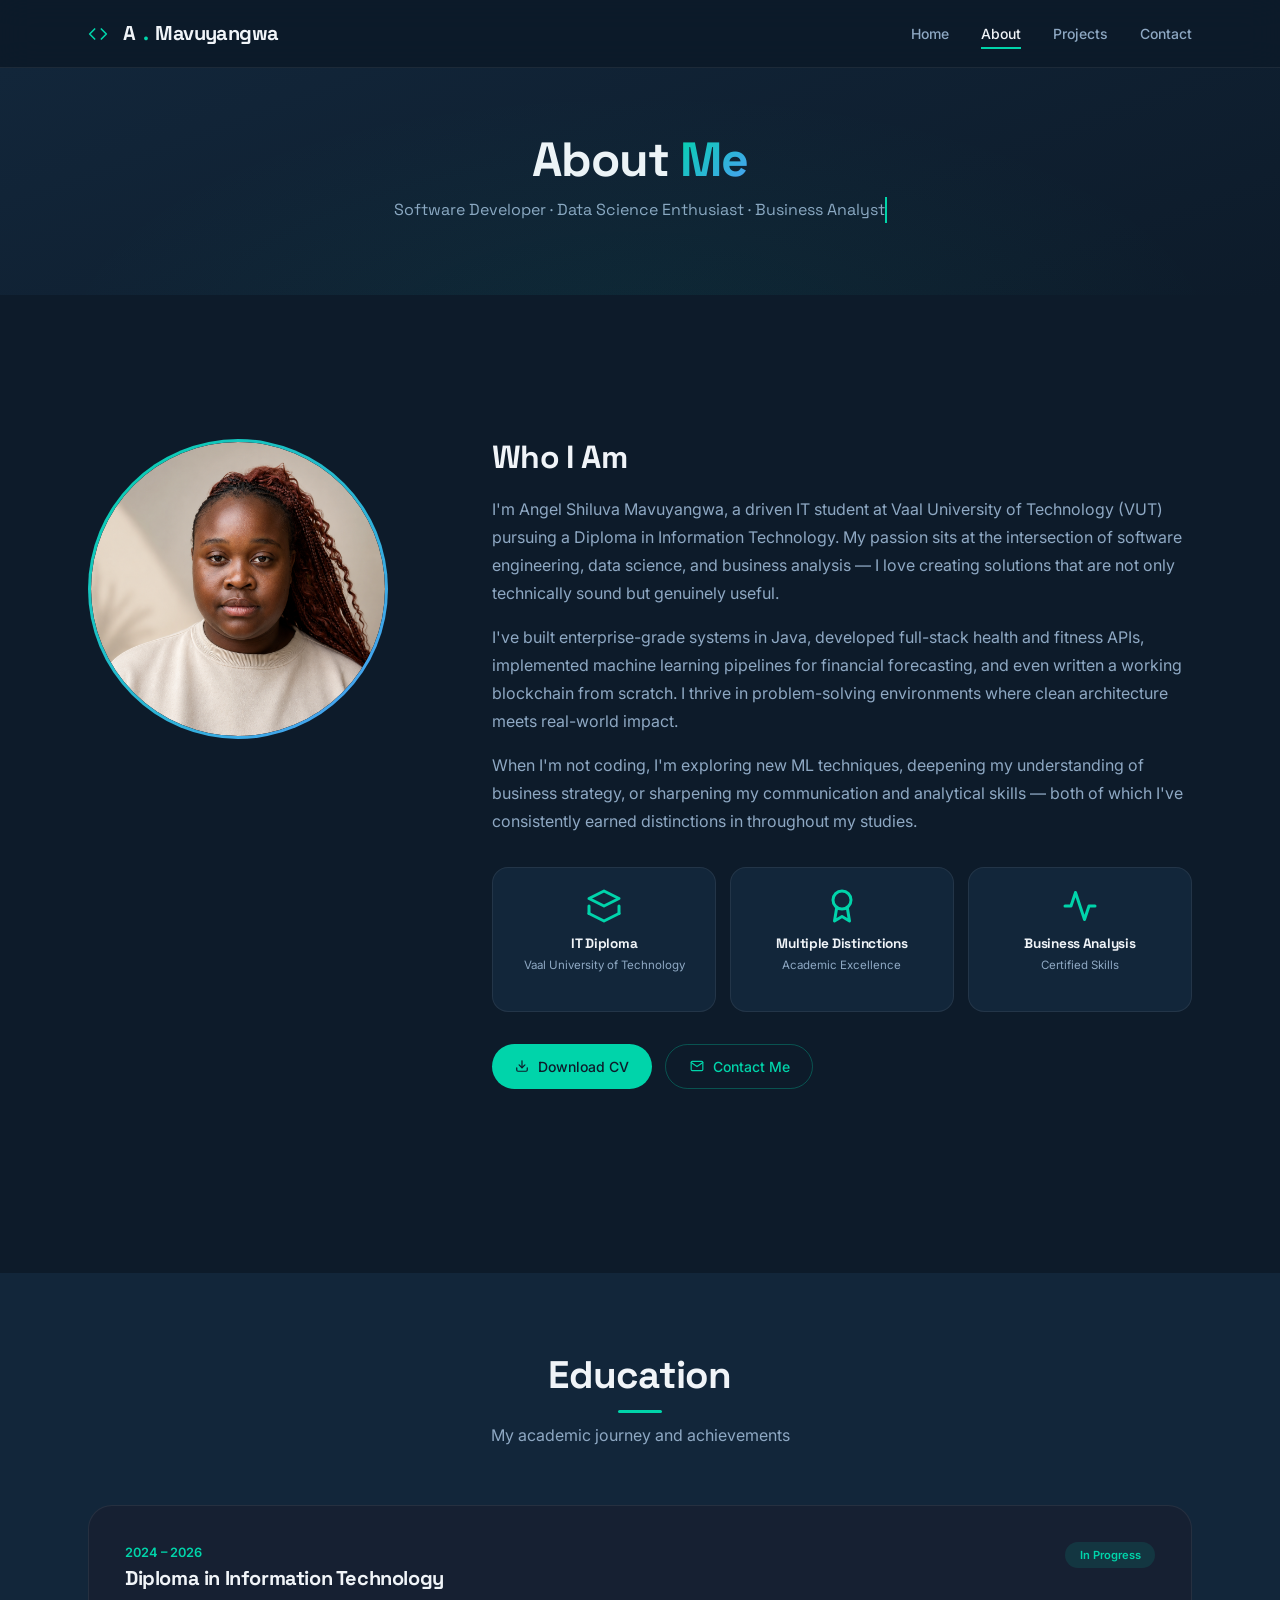
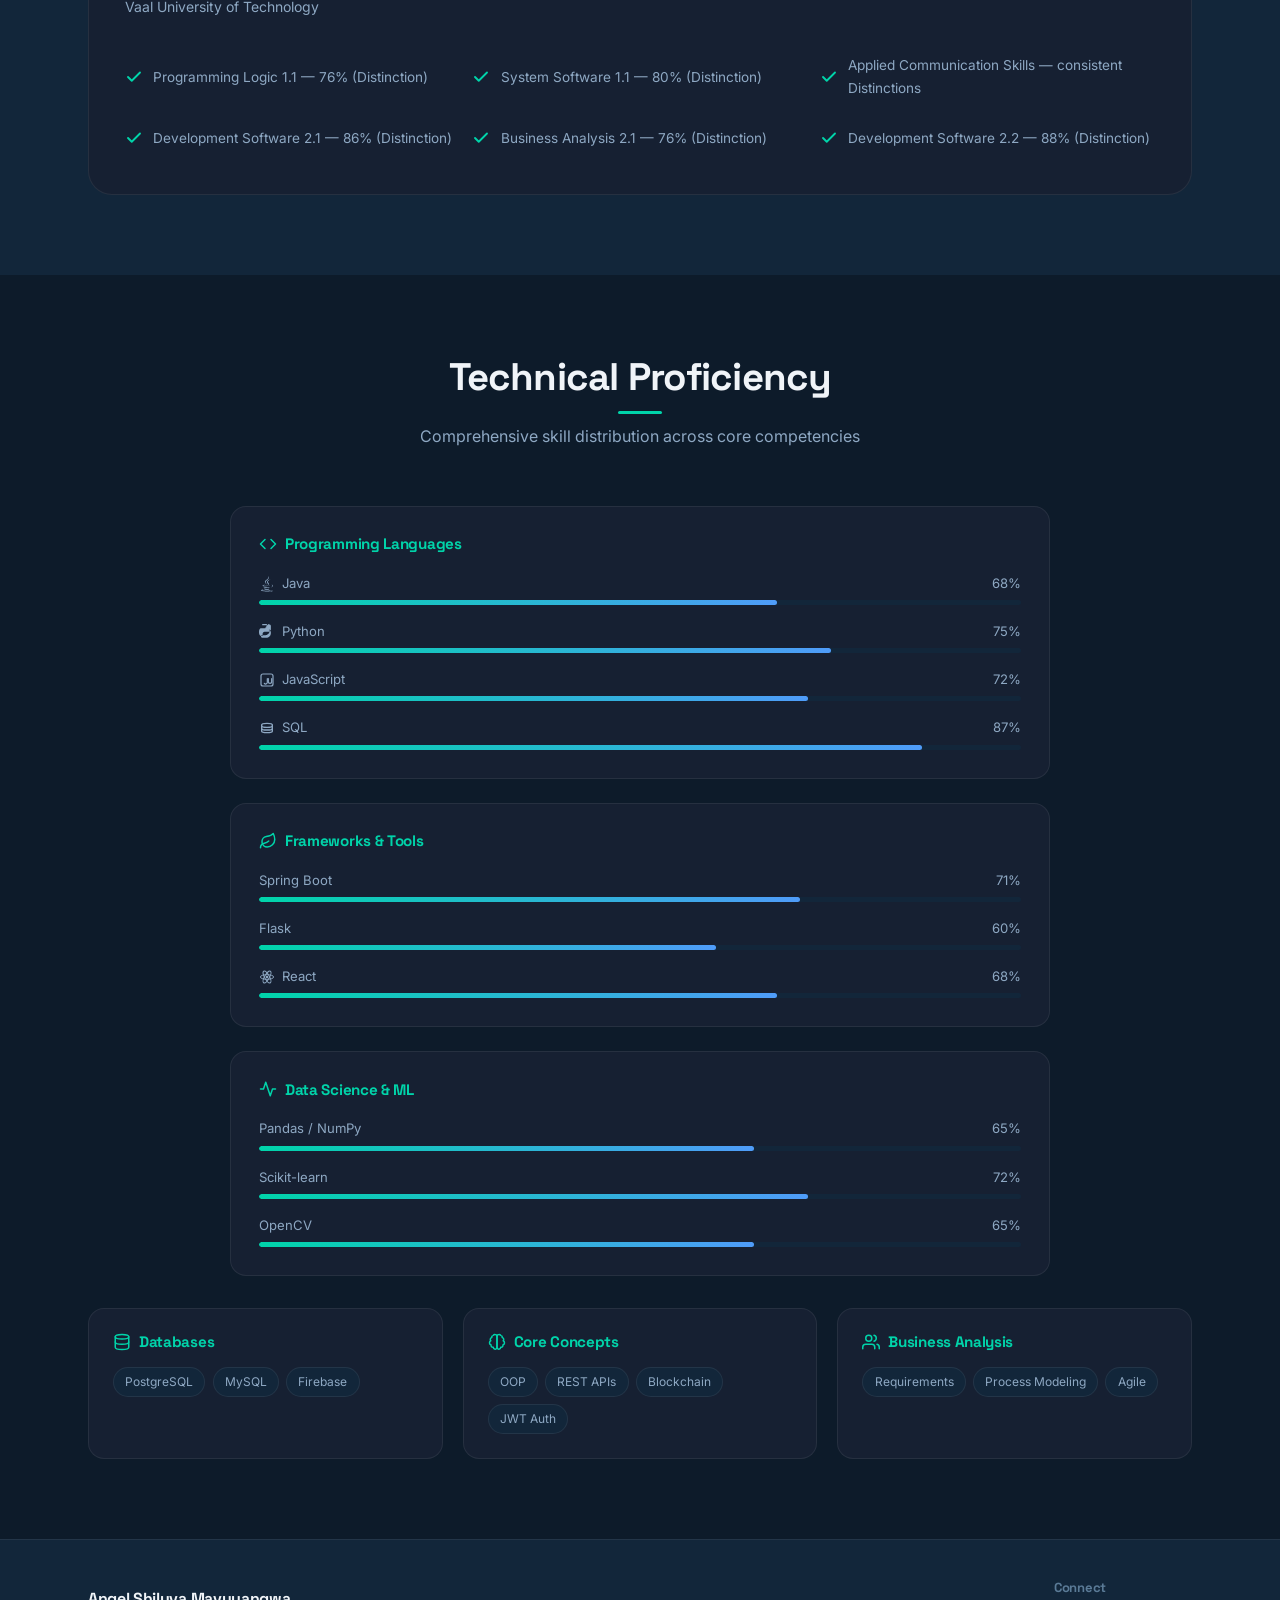
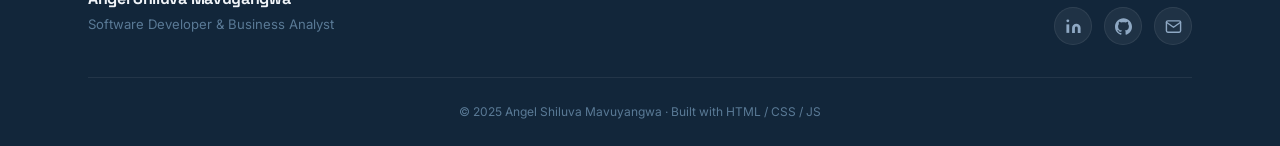
==== commit d6572c51: "portfolio" ====
--- a/about.html
+++ b/about.html
@@ -158,9 +158,9 @@
               <span class="skill-label">
                 <span class="lang-icon"><span class="icon" data-icon="java"></span></span> Java
               </span>
-              <span>60%</span>
-            </div>
-            <div class="progress-bar"><div class="progress-fill" data-width="60%"></div></div>
+              <span>68%</span>
+            </div>
+            <div class="progress-bar"><div class="progress-fill" data-width="68%"></div></div>
           </div>
 
           <div class="skill-bar-item">
@@ -178,9 +178,9 @@
               <span class="skill-label">
                 <span class="lang-icon"><span class="icon" data-icon="javascript"></span></span> JavaScript
               </span>
-              <span>82%</span>
-            </div>
-            <div class="progress-bar"><div class="progress-fill" data-width="82%"></div></div>
+              <span>72%</span>
+            </div>
+            <div class="progress-bar"><div class="progress-fill" data-width="72%"></div></div>
           </div>
 
           <div class="skill-bar-item">
@@ -200,16 +200,16 @@
 
           <div class="skill-bar-item">
             <div class="skill-info">
-              <span class="skill-label">Spring Boot</span><span>66%</span>
-            </div>
-            <div class="progress-bar"><div class="progress-fill" data-width="66%"></div></div>
-          </div>
-
-          <div class="skill-bar-item">
-            <div class="skill-info">
-              <span class="skill-label">Flask</span><span>50%</span>
-            </div>
-            <div class="progress-bar"><div class="progress-fill" data-width="50%"></div></div>
+              <span class="skill-label">Spring Boot</span><span>71%</span>
+            </div>
+            <div class="progress-bar"><div class="progress-fill" data-width="71%"></div></div>
+          </div>
+
+          <div class="skill-bar-item">
+            <div class="skill-info">
+              <span class="skill-label">Flask</span><span>60%</span>
+            </div>
+            <div class="progress-bar"><div class="progress-fill" data-width="60%"></div></div>
           </div>
 
           <div class="skill-bar-item">
@@ -217,9 +217,9 @@
               <span class="skill-label">
                 <span class="lang-icon"><span class="icon" data-icon="react"></span></span> React
               </span>
-              <span>78%</span>
-            </div>
-            <div class="progress-bar"><div class="progress-fill" data-width="78%"></div></div>
+              <span>68%</span>
+            </div>
+            <div class="progress-bar"><div class="progress-fill" data-width="68%"></div></div>
           </div>
         </div>
 
@@ -229,23 +229,23 @@
 
           <div class="skill-bar-item">
             <div class="skill-info">
-              <span class="skill-label">Pandas / NumPy</span><span>85%</span>
-            </div>
-            <div class="progress-bar"><div class="progress-fill" data-width="85%"></div></div>
-          </div>
-
-          <div class="skill-bar-item">
-            <div class="skill-info">
-              <span class="skill-label">Scikit-learn</span><span>82%</span>
-            </div>
-            <div class="progress-bar"><div class="progress-fill" data-width="82%"></div></div>
-          </div>
-
-          <div class="skill-bar-item">
-            <div class="skill-info">
-              <span class="skill-label">OpenCV</span><span>75%</span>
-            </div>
-            <div class="progress-bar"><div class="progress-fill" data-width="75%"></div></div>
+              <span class="skill-label">Pandas / NumPy</span><span>65%</span>
+            </div>
+            <div class="progress-bar"><div class="progress-fill" data-width="65%"></div></div>
+          </div>
+
+          <div class="skill-bar-item">
+            <div class="skill-info">
+              <span class="skill-label">Scikit-learn</span><span>72%</span>
+            </div>
+            <div class="progress-bar"><div class="progress-fill" data-width="72%"></div></div>
+          </div>
+
+          <div class="skill-bar-item">
+            <div class="skill-info">
+              <span class="skill-label">OpenCV</span><span>65%</span>
+            </div>
+            <div class="progress-bar"><div class="progress-fill" data-width="65%"></div></div>
           </div>
         </div>
 
@@ -262,7 +262,7 @@
         <div class="category-card reveal">
           <h4><span class="icon" data-icon="brain"></span> Core Concepts</h4>
           <div class="category-tags">
-            <span>OOP</span><span>REST APIs</span><span>Design Patterns</span><span>JWT Auth</span>
+            <span>OOP</span><span>REST APIs</span><span>Blockchain</span><span>JWT Auth</span>
           </div>
         </div>
         <div class="category-card reveal">
@@ -334,13 +334,13 @@
         <div class="footer-social">
           <h3>Connect</h3>
           <div class="social-icons">
-            <a href="https://www.linkedin.com/in/angel-shiluva-mavuyangwa-6a89b0410?utm_source=share_via&utm_content=profile&utm_medium=member_ios" target="_blank" class="social-icon" aria-label="LinkedIn">
+            <a href="https://linkedin.com/in/angel-mavuyangwa" target="_blank" class="social-icon" aria-label="LinkedIn">
               <span class="icon" data-icon="linkedin"></span>
             </a>
-            <a href="https://github.com/ANGEL-MAVUYANGWA" target="_blank" class="social-icon" aria-label="GitHub">
+            <a href="https://github.com/Mavuyangwa-Angel" target="_blank" class="social-icon" aria-label="GitHub">
               <span class="icon" data-icon="github"></span>
             </a>
-            <a href="mailto:angelshiluva2004@email.com" class="social-icon" aria-label="Email">
+            <a href="mailto:angelshiluva2004@gmail.com" class="social-icon" aria-label="Email">
               <span class="icon" data-icon="mail"></span>
             </a>
           </div>
@@ -355,4 +355,4 @@
   <script src="js/icons.js"></script>
   <script src="js/script.js"></script>
 </body>
-</html>
+</html>
